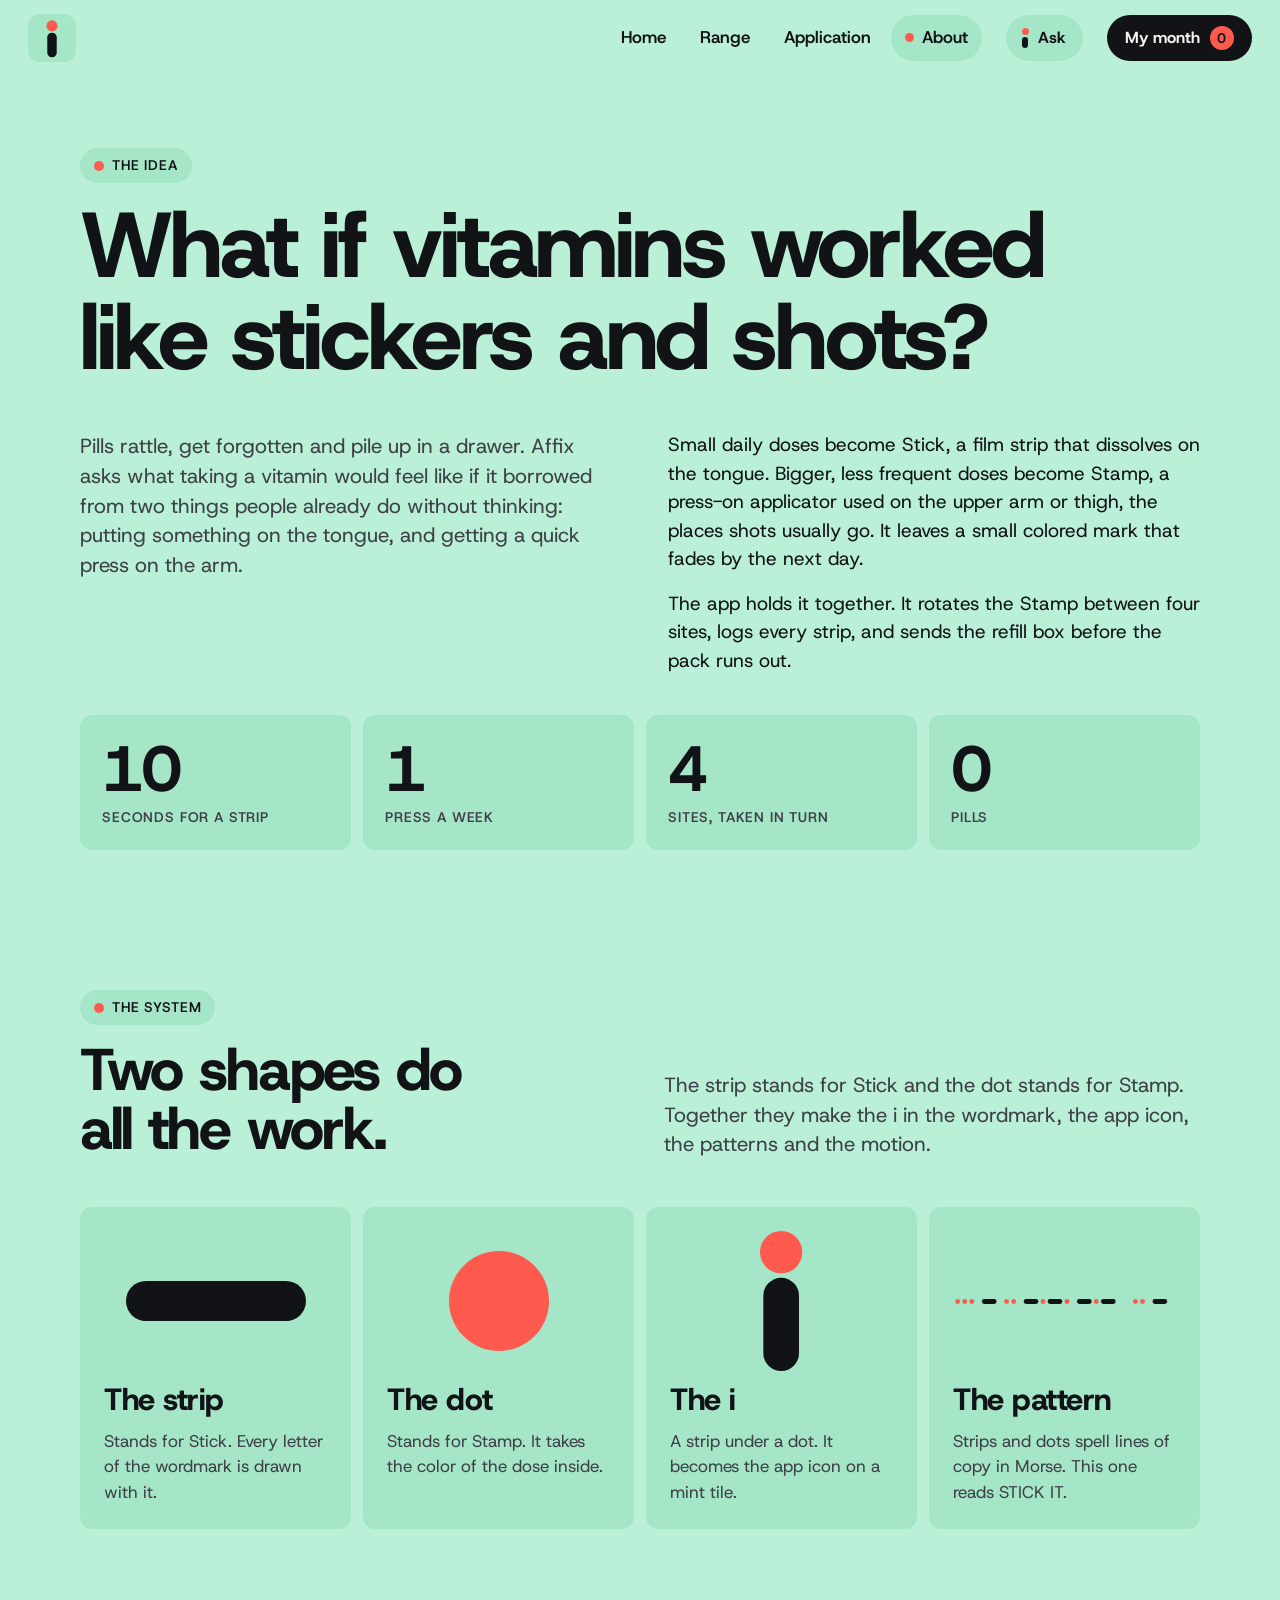
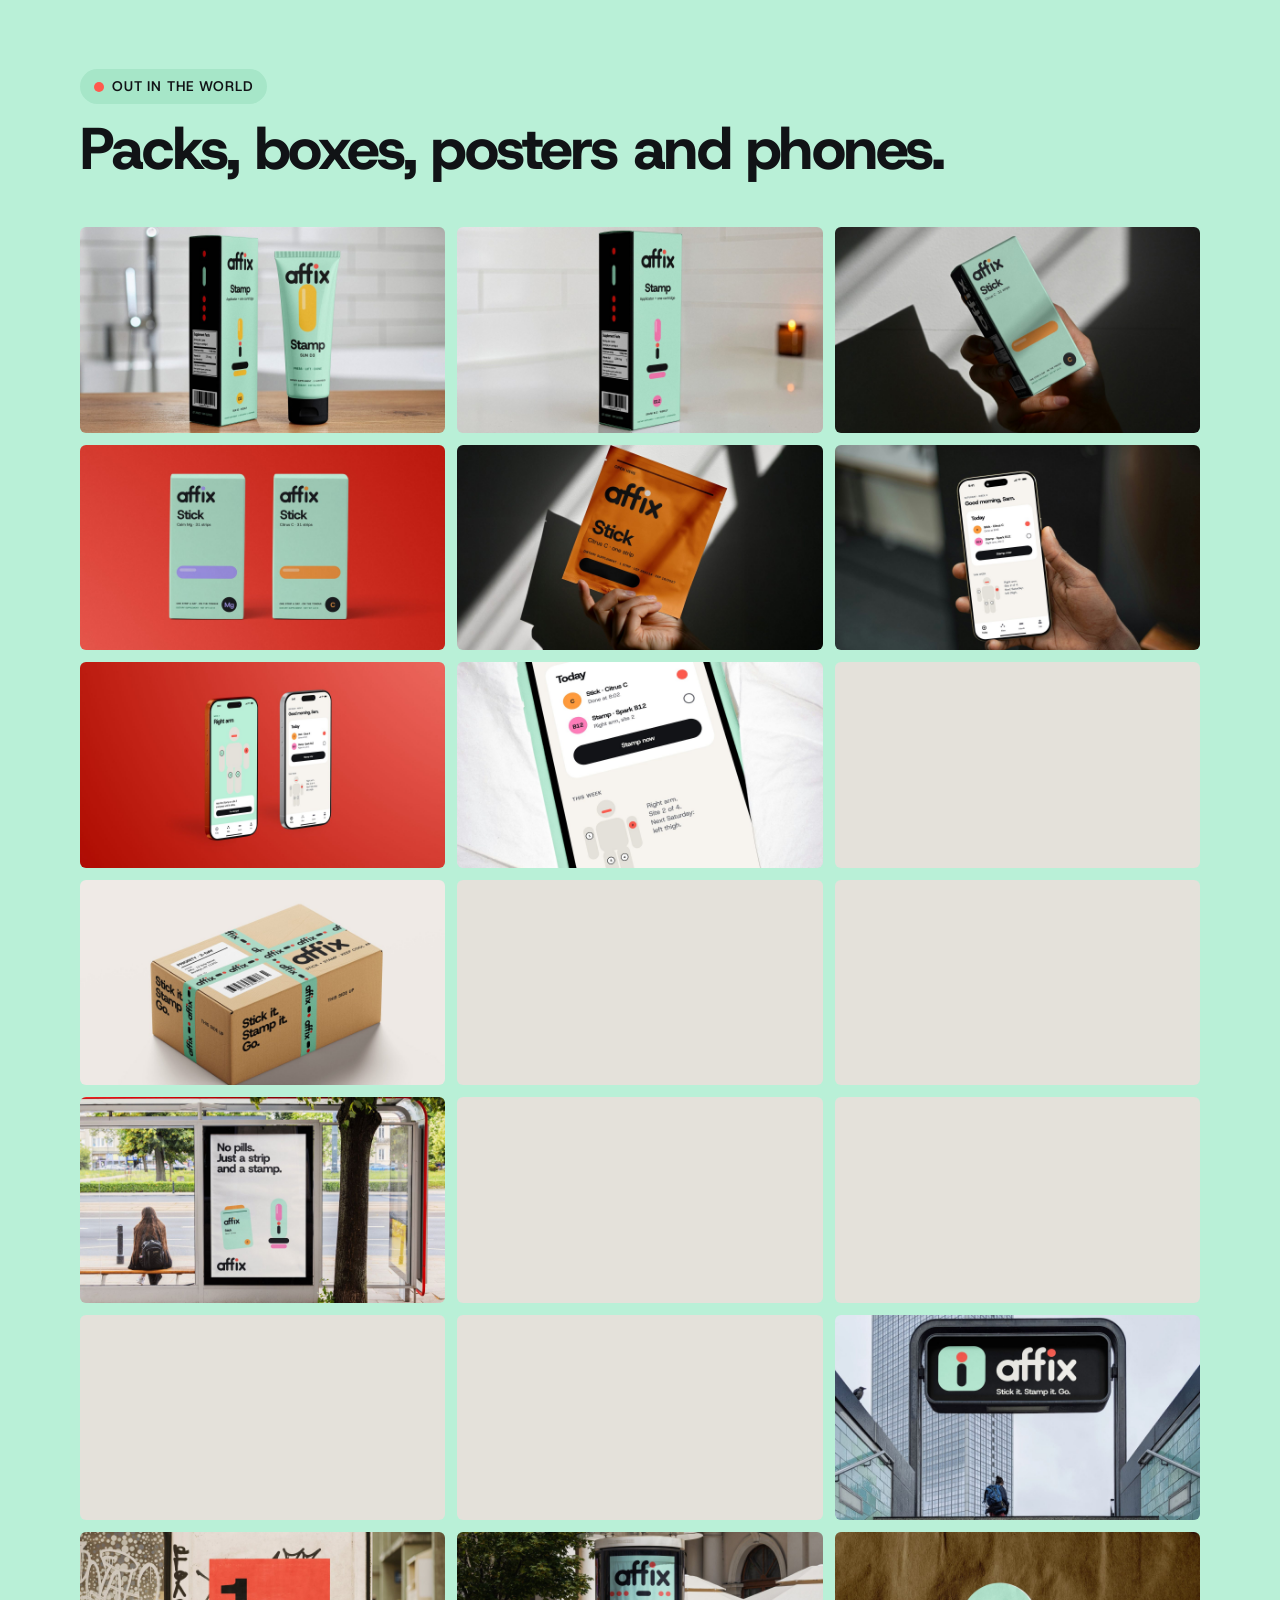
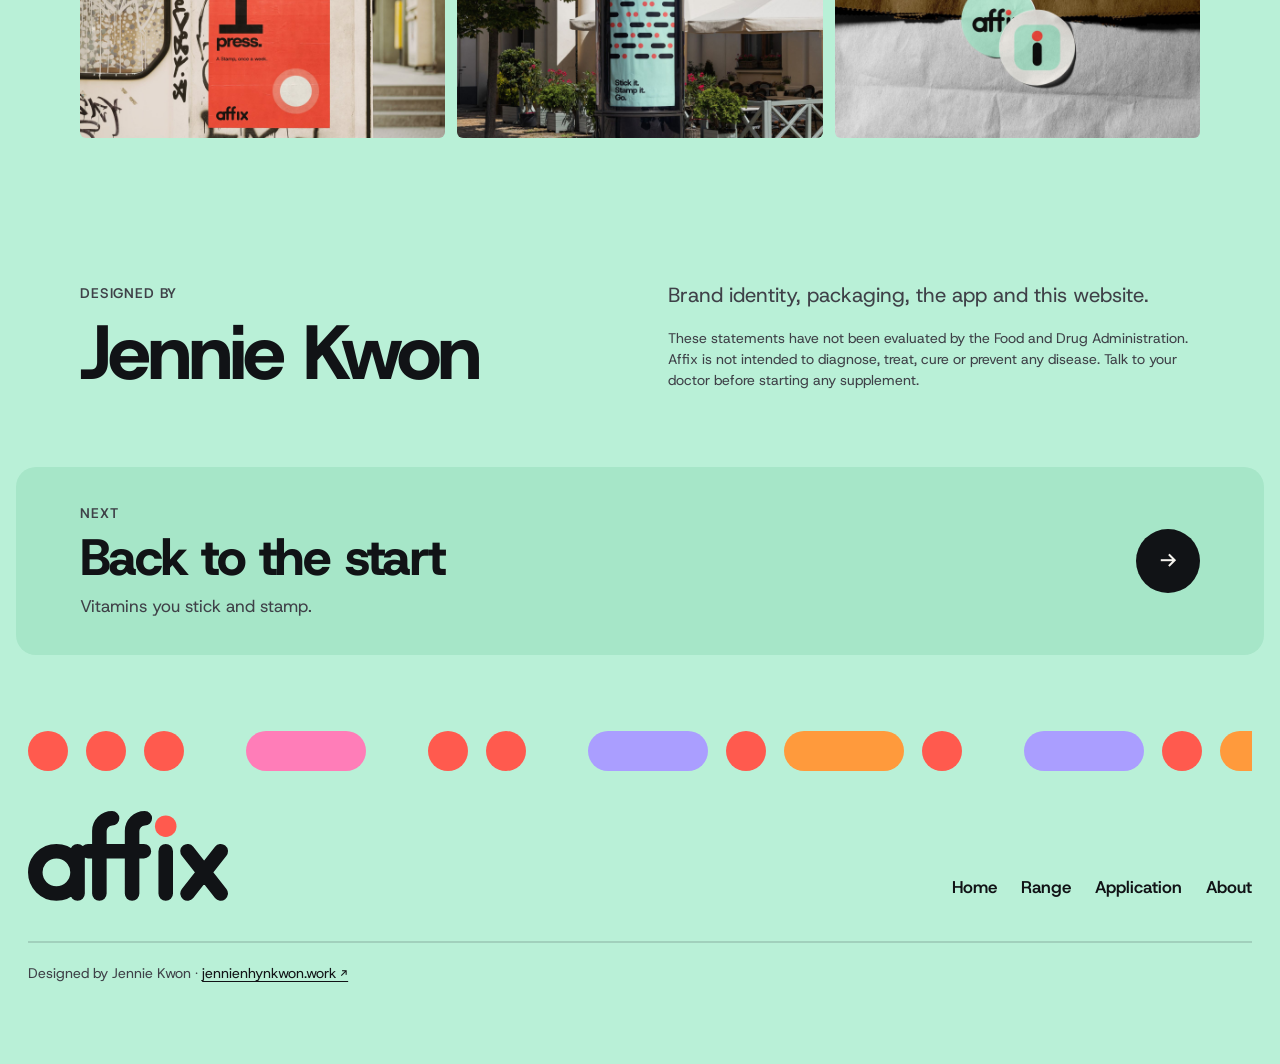
==== about.html @ 272fa2a7 "Landing: scroll cue appears after the wordmark animation Co-Authored-By: Claude Opus 5.5 <noreply@an" ====
<!doctype html>
<html lang="en">
<head>
<meta charset="utf-8">
<meta name="viewport" content="width=device-width, initial-scale=1, viewport-fit=cover">
<link rel="icon" href="favicon.ico" sizes="48x48">
<link rel="icon" href="favicon.svg" type="image/svg+xml">
<link rel="apple-touch-icon" href="apple-touch-icon.png">
<link rel="manifest" href="site.webmanifest">
<meta name="theme-color" content="#B9F0D7">
<title>About — Affix</title>
<meta name="claude:viewport-fit-sides" content="cover">
<meta name="description" content="Why Affix replaces pills with a tongue strip and a press-on Stamp, how the identity works, and the brand out in the world.">
<link rel="preconnect" href="https://fonts.googleapis.com"><link rel="preconnect" href="https://fonts.gstatic.com" crossorigin>
<link href="https://fonts.googleapis.com/css2?family=Host+Grotesk:wght@400;500;600;700;800&display=swap" rel="stylesheet">
<link rel="stylesheet" href="css/site.css?v=20261113u">
</head>
<body data-page="about">
<a class="skip" href="#main">Skip to content</a>
<header id="topbar"></header>
<main id="main"><div class="bands">

  <section class="band" id="idea" aria-labelledby="h-idea">
    <div class="band-head"><span class="pill"><i></i>The idea</span><h1 id="h-idea">What if vitamins worked like stickers and&nbsp;shots?</h1></div>
    <div class="story">
      <p class="lede">Pills rattle, get forgotten and pile up in a drawer. Affix asks what taking a vitamin would feel like if it borrowed from two things people already do without thinking: putting something on the tongue, and getting a quick press on the&nbsp;arm.</p>
      <div><p>Small daily doses become Stick, a film strip that dissolves on the tongue. Bigger, less frequent doses become Stamp, a press-on applicator used on the upper arm or thigh, the places shots usually go. It leaves a small colored mark that fades by the next&nbsp;day.</p>
      <p>The app holds it together. It rotates the Stamp between four sites, logs every strip, and sends the refill box before the pack runs&nbsp;out.</p></div>
    </div>
    <div class="facts">
      <div><strong>10</strong><span class="label">Seconds for a strip</span></div>
      <div><strong>1</strong><span class="label">Press a week</span></div>
      <div><strong>4</strong><span class="label">Sites, taken in turn</span></div>
      <div><strong>0</strong><span class="label">Pills</span></div>
    </div>
  </section>

  <section class="band mint" id="system" aria-labelledby="h-sys">
    <div class="band-head split">
      <div style="display:grid;gap:16px"><span class="pill"><i></i>The system</span><h2 id="h-sys">Two shapes do all the&nbsp;work.</h2></div>
      <p class="lede">The strip stands for Stick and the dot stands for Stamp. Together they make the i in the wordmark, the app icon, the patterns and the&nbsp;motion.</p>
    </div>
    <div class="marks" id="marks"></div>
  </section>

  <section class="band" id="world" aria-labelledby="h-world">
    <div class="band-head"><span class="pill"><i></i>Out in the world</span><h2 id="h-world">Packs, boxes, posters and&nbsp;phones.</h2></div>
    <div class="album" id="album"></div>
  </section>

  <section class="band coral" id="credits" aria-labelledby="h-credits">
    <div class="credits">
      <div><span class="label" id="h-credits">Designed by</span><div class="credit-name">Jennie Kwon</div></div>
      <div style="display:grid;gap:18px"><p class="lede">Brand identity, packaging, the app and this&nbsp;website.</p><p class="fineprint">These statements have not been evaluated by the Food and Drug Administration. Affix is not intended to diagnose, treat, cure or prevent any disease. Talk to your doctor before starting any supplement.</p></div>
    </div>
  </section>

  <footer class="band" id="foot"></footer>
</div></main>
<script src="js/brand.js?v=20261113u"></script>
<script src="js/site.js?v=20261113u"></script>
<script src="js/assistant.js?v=20261113u"></script>
<script src="js/photos.js?v=20261113u"></script>
<script src="js/about.js?v=20261113u"></script>
</body>
</html>
---- css/site.css ----
/* Affix site, concept v2.
   Layout: content sits in long rounded bands stacked like strips in a pack; each band takes one brand surface. */
:root {
  color-scheme: light;
  --paper: #F6F4EF;
  --white: #FFFFFF;
  --ink: #111316;
  --ink70: #3F4148;
  --ink60: #5C5E66;
  --line: #E4E1DA;
  --mint: #B9F0D7;
  --mint-deep: #1F6E52;
  --coral: #FF5A4E;
  --tongue: #F2A7A0;
  --raised: #1E2026;
  --on-ink-muted: #C9CBD1;
  --dot: var(--coral);
  --font: "Host Grotesk", "Helvetica Neue", Arial, sans-serif;
  --r-band: clamp(14px, 1.6vw, 20px);
  --r-card: 12px;
  --r-img: 6px;
  --pad: clamp(24px, 5vw, 72px);
  --gap: 12px;
  --max: 1320px;
}
* { box-sizing: border-box; }
[hidden] { display: none !important; }
html { scroll-behavior: smooth; }
body {
  margin: 0; background: var(--paper); color: var(--ink);
  font-family: var(--font); font-size: 19px; line-height: 1.5;
  -webkit-font-smoothing: antialiased; text-rendering: optimizeLegibility;
}
body::before { content: ""; position: fixed; inset: 0 0 auto; height: env(safe-area-inset-top, 0px); z-index: 10; background: var(--paper); }
@media (prefers-reduced-motion: reduce) { html { scroll-behavior: auto; } *, *::before, *::after { animation-duration: .001ms !important; transition-duration: .001ms !important; } }
img, svg { max-width: 100%; display: block; }
a { color: inherit; }
:focus-visible { outline: 3px solid var(--coral); outline-offset: 3px; border-radius: 6px; }
h1, h2, h3 { margin: 0; font-weight: 800; letter-spacing: -0.03em; line-height: 1.0; text-wrap: balance; }
h1 { font-size: clamp(46px, 7.2vw, 108px); }
h2 { font-size: clamp(34px, 4.6vw, 64px); }
h3 { font-size: clamp(24px, 2.4vw, 32px); letter-spacing: -0.015em; line-height: 1.1; }
p { margin: 0; text-wrap: pretty; max-width: 62ch; }
.lede { font-size: clamp(19px, 1.6vw, 23px); line-height: 1.45; color: var(--ink70); }
.label { font-size: 14px; font-weight: 600; letter-spacing: .06em; text-transform: uppercase; color: var(--ink70); }
.muted { color: var(--ink60); }
.skip { position: absolute; left: 16px; top: -60px; z-index: 50; background: var(--ink); color: var(--paper); padding: 10px 16px; border-radius: 99px; text-decoration: none; font-weight: 600; }
.skip:focus { top: calc(env(safe-area-inset-top, 0px) + 12px); }

/* ---------- top bar ---------- */
#topbar {
  position: sticky; top: env(safe-area-inset-top, 0px); z-index: 20; background: var(--paper);
  padding-left: max(16px, env(safe-area-inset-left, 0px)); padding-right: max(16px, env(safe-area-inset-right, 0px));
}
.bar { max-width: var(--max); margin: 0 auto; display: flex; align-items: center; gap: 24px; min-height: 76px; }
.brand { display: flex; align-items: center; gap: 12px; text-decoration: none; flex: none; }
.brand .sy { width: 40px; height: 40px; }
.brand .wm { width: 92px; height: auto; }
.mainnav { display: flex; gap: 6px; margin-left: auto; flex-wrap: wrap; }
.mainnav a {
  position: relative; text-decoration: none; font-size: 17px; font-weight: 600; padding: 10px 14px; border-radius: 99px; color: var(--ink);
}
.mainnav a:hover { background: var(--white); }
.mainnav a[aria-current="page"] { background: var(--white); }
.mainnav a[aria-current="page"]::before { content: ""; display: inline-block; width: 9px; height: 9px; border-radius: 50%; background: var(--dot); margin-right: 8px; vertical-align: 1px; transition: background .4s; }
.monthbtn {
  flex: none; display: inline-flex; align-items: center; gap: 10px; text-decoration: none; font-weight: 700; font-size: 16px;
  background: var(--ink); color: var(--paper); padding: 11px 18px; border-radius: 99px;
}
.monthbtn .count { min-width: 24px; height: 24px; border-radius: 12px; background: var(--dot); color: var(--ink); display: inline-grid; place-items: center; font-size: 14px; padding: 0 6px; font-variant-numeric: tabular-nums; transition: background .4s; }
.monthbtn.bump .count { animation: bump .5s cubic-bezier(.3,1.6,.5,1); }
@keyframes bump { 0% { transform: scale(1); } 40% { transform: scale(1.35); } 100% { transform: scale(1); } }
@media (max-width: 860px) {
  .bar { flex-wrap: wrap; gap: 8px 12px; padding-block: 10px; }
  .mainnav { order: 3; width: 100%; margin-left: 0; justify-content: space-between; gap: 0; }
  .mainnav a { font-size: 16px; padding: 8px 10px; }
  .monthbtn { margin-left: auto; font-size: 15px; padding: 9px 14px; }
}
@media (max-width: 380px) { .mainnav a { padding: 8px 6px; font-size: 15px; } .monthbtn .lbl { display: none; } }

/* ---------- bands ---------- */
main { padding-left: max(16px, env(safe-area-inset-left, 0px)); padding-right: max(16px, env(safe-area-inset-right, 0px)); padding-block: 8px 16px; }
.bands { max-width: var(--max); margin: 0 auto; display: grid; gap: var(--gap); }
.band { border-radius: var(--r-band); padding: var(--pad); background: var(--white); position: relative; overflow: hidden; min-width: 0; }
.band.mint { background: var(--mint); }
.band.ink { background: var(--ink); color: var(--paper); }
.band.ink .lede, .band.ink .label, .band.ink .muted { color: var(--on-ink-muted); }
.band.coral { background: var(--coral); }
.band.coral .lede, .band.coral .label { color: var(--ink); }
.band.tongue { background: var(--tongue); }
.band.paper { background: transparent; border: 2px solid var(--line); }
.band-head { display: grid; gap: 16px; margin-bottom: clamp(28px, 4vw, 48px); }
.band-head.split { grid-template-columns: minmax(0, 1fr) minmax(0, 1fr); align-items: end; gap: 24px 48px; }
@media (max-width: 860px) { .band-head.split { grid-template-columns: minmax(0, 1fr); } }
.pill { display: inline-flex; align-items: center; gap: 8px; width: fit-content; font-size: 14px; font-weight: 600; letter-spacing: .06em; text-transform: uppercase; padding: 7px 14px; border-radius: 99px; background: var(--paper); color: var(--ink); }
.band.mint .pill { background: var(--white); }
.band.ink .pill { background: var(--raised); color: var(--paper); }
.pill i { width: 10px; height: 10px; border-radius: 50%; background: var(--coral); display: inline-block; }
.pill i.strip { width: 22px; border-radius: 5px; }

/* buttons */
.actions { display: flex; flex-wrap: wrap; gap: 12px; }
.btn { display: inline-flex; align-items: center; justify-content: center; gap: 10px; font: inherit; font-size: 17px; font-weight: 700; padding: 15px 26px; border-radius: 99px; border: 2px solid var(--ink); cursor: pointer; text-decoration: none; transition: transform .15s, background .2s; }
.btn:active { transform: scale(.97); }
.btn-ink { background: var(--ink); color: var(--paper); }
.btn-ink:hover { background: #2A2C33; }
.btn-line { background: transparent; color: var(--ink); }
.btn-line:hover { background: rgba(17,19,22,.06); }
.band.ink .btn-line { border-color: var(--paper); color: var(--paper); }
.band.ink .btn-ink { background: var(--paper); color: var(--ink); border-color: var(--paper); }

/* ---------- hero ---------- */
.hero .wmbig { width: 100%; height: auto; margin-bottom: clamp(28px, 4vw, 56px); overflow: visible; }
.hero-row { display: grid; grid-template-columns: minmax(0, 1.2fr) minmax(0, 1fr); gap: 24px 56px; align-items: end; }
.hero-row .copy { display: grid; gap: 24px; }
@media (max-width: 860px) { .hero-row { grid-template-columns: minmax(0, 1fr); } }

/* ---------- formats ---------- */
.formats { display: grid; grid-template-columns: repeat(2, minmax(0, 1fr)); gap: var(--gap); }
@media (max-width: 760px) { .formats { grid-template-columns: minmax(0, 1fr); } }
.format { border-radius: var(--r-card); padding: clamp(24px, 3vw, 40px); display: grid; gap: 14px; align-content: start; }
.format.stick { background: var(--tongue); }
.format.stamp { background: var(--mint); }
.format .art { height: clamp(200px, 24vw, 300px); display: grid; place-items: center; }
.format .art svg { width: 100%; height: 100%; }
.format .word { font-size: clamp(56px, 7vw, 104px); font-weight: 800; letter-spacing: -0.04em; line-height: .95; }

/* ---------- steps ---------- */
.steps { list-style: none; padding: 0; margin: 0; display: grid; grid-template-columns: repeat(4, minmax(0, 1fr)); gap: var(--gap); counter-reset: s; }
@media (max-width: 980px) { .steps { grid-template-columns: repeat(2, minmax(0, 1fr)); } }
@media (max-width: 560px) { .steps { grid-template-columns: minmax(0, 1fr); } }
.steps li { background: var(--raised); border-radius: var(--r-card); padding: 28px; display: grid; gap: 12px; align-content: start; }
.steps .ic { height: 120px; display: grid; place-items: center; }
.steps .ic svg { height: 100%; width: auto; }
.steps .n { font-size: 14px; font-weight: 600; letter-spacing: .06em; color: var(--on-ink-muted); }
.steps h3 { color: var(--paper); }
.steps p { color: var(--on-ink-muted); font-size: 17px; }

/* ---------- rotation ---------- */
.rotation { display: grid; grid-template-columns: minmax(0, .9fr) minmax(0, 1.1fr); gap: 32px 64px; align-items: center; }
@media (max-width: 860px) { .rotation { grid-template-columns: minmax(0, 1fr); } }
.rotation .map { max-width: 360px; width: 100%; margin: 0 auto; }
.weeks { list-style: none; margin: 0; padding: 0; display: grid; gap: 0; }
.weeks button {
  width: 100%; display: grid; grid-template-columns: 44px minmax(0, 1fr) auto; align-items: center; gap: 16px; text-align: left; font: inherit;
  background: none; border: 0; border-top: 2px solid var(--ink); padding: 18px 4px; cursor: pointer; color: var(--ink);
}
.weeks li:last-child button { border-bottom: 2px solid var(--ink); }
.weeks .no { width: 40px; height: 40px; border-radius: 50%; border: 3px solid var(--ink); display: grid; place-items: center; font-weight: 700; font-size: 17px; transition: background .3s, border-color .3s; }
.weeks .site { font-size: clamp(22px, 2.2vw, 28px); font-weight: 700; letter-spacing: -0.01em; }
.weeks .when { font-size: 15px; color: var(--ink70); }
.weeks button[aria-pressed="true"] .no { background: var(--coral); border-color: var(--coral); }
.weeks button:hover .site { text-decoration: underline; text-underline-offset: 5px; text-decoration-thickness: 2px; }
.rotation .note { margin-top: 20px; font-size: 17px; color: var(--ink70); }

/* ---------- range teaser + cards ---------- */
.doses { display: grid; grid-template-columns: repeat(3, minmax(0, 1fr)); gap: var(--gap); }
@media (max-width: 900px) { .doses { grid-template-columns: repeat(2, minmax(0, 1fr)); } }
@media (max-width: 520px) { .doses { grid-template-columns: minmax(0, 1fr); } }
.dose { background: var(--paper); border-radius: var(--r-card); padding: 24px; display: grid; gap: 10px; align-content: start; text-decoration: none; color: var(--ink); border: 2px solid transparent; transition: border-color .2s, transform .2s; }
.dose:hover, .dose:focus-within { border-color: var(--ink); }
.dose .shape { height: 84px; display: flex; align-items: center; }
.dose .shape .s { height: 56px; width: 70%; border-radius: 28px; }
.dose .shape .d { height: 84px; width: 84px; border-radius: 50%; }
.dose .code { font-size: 56px; font-weight: 800; letter-spacing: -0.04em; line-height: 1; }
.dose .meta { display: flex; justify-content: space-between; gap: 12px; align-items: baseline; flex-wrap: wrap; }
.dose .nm { font-size: 22px; font-weight: 700; }
.dose p { font-size: 17px; color: var(--ink70); }
.dose .add { margin-top: 6px; justify-self: start; font-size: 16px; padding: 11px 18px; }
.dose .add[aria-pressed="true"] { background: var(--ink); color: var(--paper); }
.dose[data-hidden="true"] { display: none; }
.filters { display: flex; gap: 8px; flex-wrap: wrap; }
.filters button { font: inherit; font-size: 16px; font-weight: 600; padding: 10px 18px; border-radius: 99px; border: 2px solid var(--ink); background: transparent; cursor: pointer; color: var(--ink); }
.filters button[aria-pressed="true"] { background: var(--ink); color: var(--paper); }

/* ---------- build your month ---------- */
.build { display: grid; grid-template-columns: minmax(0, 1fr) minmax(0, 1.1fr); gap: 32px 56px; align-items: start; }
@media (max-width: 900px) { .build { grid-template-columns: minmax(0, 1fr); } }
.choose { display: grid; gap: 24px; }
.choose fieldset { border: 0; padding: 0; margin: 0; display: grid; gap: 10px; }
.choose legend { padding: 0; margin-bottom: 10px; }
.opt { display: flex; flex-wrap: wrap; gap: 8px; }
.opt label { cursor: pointer; }
.opt input { position: absolute; opacity: 0; pointer-events: none; }
.opt span { display: inline-flex; align-items: center; gap: 10px; padding: 10px 16px 10px 12px; border-radius: 99px; background: var(--white); font-weight: 600; font-size: 17px; border: 2px solid transparent; }
.opt span i { display: inline-block; width: 26px; height: 14px; border-radius: 7px; }
.opt span i.dot { width: 18px; height: 18px; border-radius: 50%; }
.opt input:checked + span { border-color: var(--ink); }
.opt input:focus-visible + span { outline: 3px solid var(--coral); outline-offset: 3px; }
.summary { background: var(--white); border-radius: var(--r-card); padding: clamp(20px, 3vw, 32px); display: grid; gap: 18px; min-width: 0; }
.cal { display: grid; grid-template-columns: repeat(7, minmax(0, 1fr)); gap: 8px 6px; }
.cal .dow { font-size: 13px; font-weight: 600; letter-spacing: .06em; color: var(--ink60); text-align: center; }
.cal .day { display: grid; gap: 4px; justify-items: center; font-size: 13px; color: var(--ink60); font-variant-numeric: tabular-nums; }
.cal .day b { width: 100%; max-width: 44px; height: 12px; border-radius: 6px; display: block; background: var(--line); }
.cal .day em { width: 14px; height: 14px; border-radius: 50%; display: block; }
.cal .day.blank { visibility: hidden; }
.inbox { list-style: none; margin: 0; padding: 0; display: grid; gap: 8px; }
.inbox li { display: flex; align-items: center; gap: 12px; font-size: 17px; }
.inbox li i { flex: none; width: 30px; height: 14px; border-radius: 7px; display: inline-block; }
.inbox li i.dot { width: 18px; height: 18px; border-radius: 50%; margin: 0 6px; }
.status { font-size: 16px; color: var(--mint-deep); font-weight: 600; min-height: 24px; }

/* ---------- app ---------- */
.phones { display: grid; grid-template-columns: repeat(3, minmax(0, 1fr)); gap: clamp(16px, 3vw, 40px); align-items: start; }
@media (max-width: 900px) { .phones { grid-template-columns: minmax(0, 1fr); max-width: 380px; margin: 0 auto; } }
.phone { background: #000; border-radius: 48px; padding: 10px; }
.screen { border-radius: 40px; overflow: hidden; background: var(--paper); color: var(--ink); aspect-ratio: 390 / 800; max-width: 100%; display: flex; flex-direction: column; padding: 22px 18px 0; gap: 14px; position: relative; }
.screen.mint { background: var(--mint); }
.screen.inkscr { background: var(--ink); color: var(--paper); }
.screen .sb { font-size: 14px; font-weight: 600; }
.screen .t { font-size: 26px; font-weight: 800; letter-spacing: -0.02em; line-height: 1.05; }
.screen .k { font-size: 13px; font-weight: 600; letter-spacing: .06em; text-transform: uppercase; color: var(--ink60); }
.screen.inkscr .k { color: var(--on-ink-muted); }
.card { background: var(--white); border-radius: var(--r-card); padding: 16px; display: grid; gap: 12px; }
.row { display: grid; grid-template-columns: 40px minmax(0, 1fr) 28px; gap: 12px; align-items: center; }
.row .cd { width: 40px; height: 40px; border-radius: 50%; display: grid; place-items: center; font-weight: 700; font-size: 14px; }
.row b { display: block; font-size: 15px; }
.row small { font-size: 13px; color: var(--ink60); }
.check { width: 28px; height: 28px; border-radius: 50%; border: 2.5px solid var(--ink60); background: none; cursor: pointer; padding: 0; transition: background .25s, border-color .25s; }
.check[aria-pressed="true"] { background: var(--coral); border-color: var(--coral); }
.screen .btn { padding: 12px 18px; font-size: 15px; }
.screen .map { width: 62%; margin: 0 auto; }
.screen .msg { font-size: 14px; color: var(--ink70); min-height: 40px; }
.mini-cal { display: grid; grid-template-columns: repeat(7, minmax(0, 1fr)); gap: 10px 6px; }
.mini-cal b { height: 10px; border-radius: 5px; display: block; }
.mini-cal em { width: 14px; height: 14px; border-radius: 50%; display: block; margin: 4px auto 0; }
.mini-cal span { display: grid; }
.tabs { margin-top: auto; margin-inline: -18px; display: grid; grid-template-columns: repeat(4, 1fr); background: var(--white); padding: 12px 0 18px; font-size: 12px; font-weight: 600; text-align: center; color: var(--ink60); }
.tabs .on { color: var(--ink); }
.screen.inkscr .tabs { background: var(--raised); }
.screen.inkscr .tabs .on { color: var(--paper); }
.features { display: grid; grid-template-columns: repeat(3, minmax(0, 1fr)); gap: var(--gap); }
@media (max-width: 860px) { .features { grid-template-columns: minmax(0, 1fr); } }
.feature { background: var(--paper); border-radius: var(--r-card); padding: 28px; display: grid; gap: 12px; align-content: start; }
.feature .ic { height: 48px; display: flex; align-items: center; gap: 8px; }

/* ---------- about ---------- */
.facts { display: grid; grid-template-columns: repeat(4, minmax(0, 1fr)); gap: var(--gap); margin-top: 40px; }
@media (max-width: 860px) { .facts { grid-template-columns: repeat(2, minmax(0, 1fr)); } }
.facts div { background: var(--paper); border-radius: var(--r-card); padding: 22px; display: grid; gap: 6px; }
.facts strong { font-size: clamp(44px, 5vw, 72px); font-weight: 800; letter-spacing: -0.04em; line-height: 1; font-variant-numeric: tabular-nums; }
.story { display: grid; grid-template-columns: minmax(0, 1fr) minmax(0, 1fr); gap: 24px 56px; }
@media (max-width: 860px) { .story { grid-template-columns: minmax(0, 1fr); } }
.story p + p { margin-top: 16px; }
.marks { display: grid; grid-template-columns: repeat(4, minmax(0, 1fr)); gap: var(--gap); }
@media (max-width: 980px) { .marks { grid-template-columns: repeat(2, minmax(0, 1fr)); } }
@media (max-width: 520px) { .marks { grid-template-columns: minmax(0, 1fr); } }
.mk { background: var(--white); border-radius: var(--r-card); padding: 24px; display: grid; gap: 12px; align-content: start; }
.mk .ic { height: 140px; display: grid; place-items: center; }
.mk .ic svg { max-height: 100%; width: auto; }
.mk p { font-size: 17px; color: var(--ink70); }
.album { display: grid; grid-template-columns: repeat(3, minmax(0, 1fr)); gap: var(--gap); }
@media (max-width: 900px) { .album { grid-template-columns: repeat(2, minmax(0, 1fr)); } }
@media (max-width: 520px) { .album { grid-template-columns: minmax(0, 1fr); } }
.album figure { margin: 0; border-radius: var(--r-img); overflow: hidden; background: var(--line); aspect-ratio: 16 / 9; max-width: 100%; display: grid; grid-auto-flow: column; grid-auto-columns: 1fr; }
.album img { width: 100%; height: 100%; object-fit: cover; display: block; min-width: 0; }
.credits { display: grid; grid-template-columns: minmax(0, 1fr) minmax(0, 1fr); gap: 24px 56px; align-items: end; }
@media (max-width: 860px) { .credits { grid-template-columns: minmax(0, 1fr); } }
.credit-name { font-size: clamp(44px, 6vw, 88px); font-weight: 800; letter-spacing: -0.04em; line-height: 1; margin-top: 8px; }

/* ---------- footer ---------- */
.foot { display: grid; gap: 40px; }
.foot .morse { height: 40px; overflow: hidden; }
.foot .morse svg { height: 40px; width: auto; max-width: none; animation: drift 30s linear infinite; }
@keyframes drift { from { transform: translateX(0); } to { transform: translateX(-50%); } }
.foot-row { display: grid; grid-template-columns: minmax(0, 1fr) auto; gap: 24px 48px; align-items: end; }
@media (max-width: 760px) { .foot-row { grid-template-columns: minmax(0, 1fr); } }
.foot .wm { width: min(340px, 70vw); }
.foot nav { display: flex; flex-wrap: wrap; gap: 8px 24px; }
.foot nav a { color: var(--paper); text-decoration: none; font-weight: 600; font-size: 17px; }
.foot nav a:hover { text-decoration: underline; text-underline-offset: 4px; }
.foot-credit { margin: 0; max-width: none; padding-top: 20px; border-top: 1px solid rgba(246,244,239,.18); font-size: 14px; line-height: 1.5; color: var(--on-ink-muted); }
.foot-credit a { color: var(--paper); text-decoration: underline; text-underline-offset: 3px; }
.foot-credit a:hover { text-decoration-thickness: 2px; }
.foot .note { font-size: 16px; color: var(--on-ink-muted); max-width: 62ch; }
body.still .foot .morse svg { animation: none; }
.band-head.split h1 { font-size: clamp(44px, 5.4vw, 84px); overflow-wrap: break-word; }
.band.ink .screen .btn-ink { background: var(--ink); color: var(--paper); border-color: var(--ink); }

/* ---------- app prototype ---------- */
.proto { display: grid; grid-template-columns: minmax(0, 420px) minmax(0, 1fr); gap: 32px clamp(32px, 6vw, 96px); align-items: start; justify-content: center; container-type: inline-size; }
@media (max-width: 860px) { .proto { grid-template-columns: minmax(0, 1fr); justify-items: center; } }
/* iPhone 17 Pro, front. Every size is in iPhone points (--u = 1pt): 440 x 906 overall with buttons,
   body 434 x 906, screen 402 x 874 at (19, 16) with 62pt corners, Dynamic Island 125 x 37, 11pt below the screen top. */
.proto-phone { --pw: min(420px, 100cqw); --u: calc(var(--pw) / 440); width: var(--pw); max-width: none; position: relative; isolation: isolate;
  padding: calc(16 * var(--u)) calc(19 * var(--u)); border-radius: 0;
  --metal-l: #F4F5F6; --metal: #D5D7DA; --metal-d: #A6A9AD; --btn: linear-gradient(90deg, var(--metal-d), var(--metal) 50%, var(--metal-l));
  background:
    var(--btn) left 0 top calc(168 * var(--u)) / calc(5 * var(--u)) calc(34 * var(--u)) no-repeat,
    var(--btn) left 0 top calc(232 * var(--u)) / calc(5 * var(--u)) calc(62 * var(--u)) no-repeat,
    var(--btn) left 0 top calc(310 * var(--u)) / calc(5 * var(--u)) calc(62 * var(--u)) no-repeat,
    var(--btn) right 0 top calc(252 * var(--u)) / calc(5 * var(--u)) calc(98 * var(--u)) no-repeat,
    linear-gradient(var(--metal-d), var(--metal-d)) right calc(.5 * var(--u)) top calc(540 * var(--u)) / calc(4 * var(--u)) calc(64 * var(--u)) no-repeat; }
.proto-phone::before { content: ""; position: absolute; z-index: -1; inset: 0 calc(3 * var(--u)); border-radius: calc(77 * var(--u));
  border: calc(6 * var(--u)) solid transparent;
  background: linear-gradient(#0A0A0B, #0A0A0B) padding-box, linear-gradient(90deg, var(--metal-l), var(--metal) 8%, var(--metal-d) 50%, var(--metal) 92%, var(--metal-l)) border-box; }
.proto-phone::after { content: ""; position: absolute; z-index: 6; top: calc(27 * var(--u)); left: 50%; width: calc(125 * var(--u)); height: calc(37 * var(--u)); transform: translateX(-50%); border-radius: 99px;
  background: radial-gradient(circle at calc(104.5 * var(--u)) 50%, #3A4A6B 0 calc(1.5 * var(--u)), #11151F calc(1.6 * var(--u)) calc(5.5 * var(--u)), transparent calc(5.6 * var(--u))), #000; pointer-events: none; }
.app-screen { aspect-ratio: 402 / 874; border-radius: calc(62 * var(--u)); padding: 0; gap: 0; background: var(--paper); font-size: 15px; line-height: 1.4; }
.app-screen::after { content: ""; position: absolute; z-index: 6; left: 50%; bottom: calc(8 * var(--u)); width: calc(139 * var(--u)); height: calc(5 * var(--u)); transform: translateX(-50%); border-radius: 99px; background: var(--ink); pointer-events: none; }
.sbar { display: grid; grid-template-columns: calc(138.5 * var(--u)) 1fr calc(138.5 * var(--u)); align-items: center; height: calc(54 * var(--u)); padding-top: calc(5 * var(--u)); font-size: calc(17 * var(--u)); font-weight: 600; letter-spacing: -.02em; flex: none; }
.sbar > span:first-child { justify-self: center; }
.sb-r { grid-column: 3; justify-self: center; display: flex; } .sb-r svg { width: calc(72 * var(--u)); height: auto; display: block; }
.views { flex: 1; min-height: 0; overflow-y: auto; overscroll-behavior: contain; scrollbar-width: none; }
.views::-webkit-scrollbar { display: none; }
.view { padding: 8px 18px 20px; display: grid; gap: 14px; align-content: start; }
.app-screen.v-sites { background: var(--mint); } .app-screen.v-stamp { background: var(--mint); }
.view .k { font-size: 12px; font-weight: 600; letter-spacing: .06em; text-transform: uppercase; color: var(--ink60); }
.v-sites .view .k, .v-stamp .view .k { color: var(--mint-deep); }
.view .t { font-size: 28px; font-weight: 800; letter-spacing: -0.025em; line-height: 1.05; }
.view .card { background: var(--white); border-radius: 12px; padding: 16px; display: grid; gap: 12px; }
.view .card h3 { font-size: 20px; letter-spacing: -0.01em; }
.arow { display: grid; grid-template-columns: 40px minmax(0, 1fr) auto; gap: 12px; align-items: center; }
.arow .cd { width: 40px; height: 40px; border-radius: 50%; display: grid; place-items: center; font-weight: 700; font-size: 14px; }
.arow b { display: block; font-size: 15px; } .arow small { font-size: 13px; color: var(--ink60); display: block; }
.mini { font: inherit; font-size: 14px; font-weight: 700; padding: 8px 14px; border-radius: 99px; border: 2px solid var(--ink); background: var(--ink); color: var(--paper); cursor: pointer; }
.mini.line { background: transparent; color: var(--ink); }
.mini:disabled { opacity: .45; cursor: default; }
.donechip { width: 30px; height: 30px; border-radius: 50%; background: var(--coral); display: grid; place-items: center; }
.donechip svg { width: 16px; height: 16px; }
.wide { width: 100%; justify-content: center; padding: 13px 18px; font-size: 15px; }
.note { font-size: 13px; color: var(--ink70); }
.streak { display: flex; gap: 6px; } .streak b { height: 10px; flex: 1; border-radius: 5px; background: var(--line); }
.apptabs { flex: none; display: grid; grid-template-columns: repeat(4, 1fr); background: var(--white); padding: 8px 4px calc(26 * var(--u)); border-top: 1px solid var(--line); }
.apptabs button { font: inherit; font-size: 12px; font-weight: 600; color: var(--ink60); background: none; border: 0; display: grid; justify-items: center; gap: 4px; padding: 6px 0; cursor: pointer; border-radius: 12px; }
.apptabs button[aria-selected="true"] { color: var(--ink); }
.apptabs button[aria-selected="true"] .ti { background: var(--ink); }
.ti { width: 22px; height: 22px; display: block; background: var(--ink60); -webkit-mask: var(--m) center / contain no-repeat; mask: var(--m) center / contain no-repeat; }
.ti-today { --m: url("data:image/svg+xml,%3Csvg xmlns='http://www.w3.org/2000/svg' viewBox='0 0 24 24'%3E%3Ccircle cx='12' cy='12' r='9' fill='none' stroke='black' stroke-width='3'/%3E%3Ccircle cx='12' cy='12' r='4'/%3E%3C/svg%3E"); }
.ti-sites { --m: url("data:image/svg+xml,%3Csvg xmlns='http://www.w3.org/2000/svg' viewBox='0 0 24 24'%3E%3Ccircle cx='12' cy='4' r='3'/%3E%3Ccircle cx='4' cy='11' r='3'/%3E%3Ccircle cx='20' cy='11' r='3'/%3E%3Ccircle cx='8' cy='20' r='3'/%3E%3Ccircle cx='16' cy='20' r='3'/%3E%3C/svg%3E"); }
.ti-month { --m: url("data:image/svg+xml,%3Csvg xmlns='http://www.w3.org/2000/svg' viewBox='0 0 24 24'%3E%3Crect x='2' y='5' width='20' height='5' rx='2.5'/%3E%3Crect x='2' y='14' width='12' height='5' rx='2.5'/%3E%3Ccircle cx='19' cy='16.5' r='3'/%3E%3C/svg%3E"); }
.ti-me { --m: url("data:image/svg+xml,%3Csvg xmlns='http://www.w3.org/2000/svg' viewBox='0 0 24 24'%3E%3Ccircle cx='12' cy='7' r='5'/%3E%3Crect x='3' y='14' width='18' height='8' rx='4'/%3E%3C/svg%3E"); }
.inkscr-like { background: var(--ink); color: var(--paper); }
/* stamp flow */
.stampmap { position: relative; width: 70%; margin: 0 auto; }
.stampmap .target { position: absolute; border-radius: 50%; border: 3px solid var(--coral); pointer-events: none; animation: pulse 1.4s ease-out infinite; }
@keyframes pulse { 0% { transform: scale(.7); opacity: 1; } 100% { transform: scale(1.6); opacity: 0; } }
.stampmap .placed { position: absolute; border-radius: 50%; pointer-events: none; }
.hold { position: relative; overflow: hidden; width: 100%; font: inherit; font-weight: 700; font-size: 16px; padding: 16px; border-radius: 99px; border: 0; background: var(--ink); color: var(--paper); cursor: pointer; touch-action: none; user-select: none; -webkit-user-select: none; }
.hold .fill { position: absolute; inset: 0; transform-origin: left; transform: scaleX(0); background: var(--coral); }
.hold span { position: relative; }
.back { font: inherit; font-size: 14px; font-weight: 600; background: none; border: 0; padding: 4px 0; cursor: pointer; color: var(--ink); justify-self: start; }
/* overlay (stick) */
.overlay { position: absolute; inset: 0; background: rgba(17, 19, 22, .55); display: grid; align-items: end; z-index: 5; }
.sheet { background: var(--paper); border-radius: 16px 16px 0 0; padding: 22px 20px 28px; display: grid; gap: 12px; justify-items: center; text-align: center; }
.sheet .count { font-size: 56px; font-weight: 800; letter-spacing: -0.04em; line-height: 1; font-variant-numeric: tabular-nums; }
.sheet svg { width: 220px; height: auto; }
/* sites list */
.slist { list-style: none; margin: 0; padding: 0; display: grid; }
.slist li { display: grid; grid-template-columns: 30px minmax(0, 1fr) auto; gap: 12px; align-items: center; padding: 10px 0; border-top: 2px solid var(--ink); font-size: 15px; }
.slist li:last-child { border-bottom: 2px solid var(--ink); }
.slist .n { width: 28px; height: 28px; border-radius: 50%; border: 2.5px solid var(--ink); display: grid; place-items: center; font-weight: 700; font-size: 13px; }
.slist .n.next { background: var(--coral); border-color: var(--coral); }
.slist small { font-size: 12px; color: var(--ink70); }
/* month */
.mgrid { display: grid; grid-template-columns: repeat(7, minmax(0, 1fr)); gap: 4px; }
.mgrid .dw { font-size: 11px; font-weight: 600; color: var(--ink60); text-align: center; letter-spacing: .04em; }
.mday { font: inherit; background: none; border: 2px solid transparent; border-radius: 10px; padding: 4px 2px 3px; display: grid; gap: 3px; justify-items: center; cursor: pointer; color: var(--paper); font-size: 11px; font-variant-numeric: tabular-nums; }
.mday b { width: 100%; height: 8px; border-radius: 4px; background: #2A2C33; display: block; }
.mday em { width: 10px; height: 10px; border-radius: 50%; display: block; background: transparent; }
.mday.future { opacity: .45; }
.mday.today { border-color: var(--paper); }
.mday[aria-pressed="true"] { background: var(--raised); }
.app-screen.v-month { background: var(--ink); color: var(--paper); }
.v-month .view .k { color: var(--on-ink-muted); }
.dayinfo { background: var(--raised); border-radius: 10px; padding: 14px; display: grid; gap: 8px; font-size: 14px; }
.dayinfo .ln { display: flex; gap: 10px; align-items: center; }
.dayinfo .ln i { flex: none; width: 24px; height: 10px; border-radius: 5px; display: block; }
.dayinfo .ln i.dt { width: 12px; height: 12px; border-radius: 50%; margin: 0 6px; }
/* me */
.chips { display: flex; flex-wrap: wrap; gap: 6px; }
.chips button { font: inherit; font-size: 13px; font-weight: 600; display: inline-flex; align-items: center; gap: 6px; padding: 7px 11px 7px 8px; border-radius: 99px; border: 2px solid transparent; background: var(--paper); cursor: pointer; color: var(--ink); }
.chips button i { width: 18px; height: 10px; border-radius: 5px; display: block; }
.chips button i.dt { width: 12px; height: 12px; border-radius: 50%; }
.chips button[aria-pressed="true"] { border-color: var(--ink); }
.toggle { display: flex; justify-content: space-between; align-items: center; gap: 12px; }
.switch { width: 50px; height: 30px; border-radius: 15px; border: 0; background: var(--line); position: relative; cursor: pointer; flex: none; }
.switch::after { content: ""; position: absolute; top: 3px; left: 3px; width: 24px; height: 24px; border-radius: 50%; background: var(--white); transition: transform .2s; box-shadow: 0 1px 3px rgba(0,0,0,.2); }
.switch[aria-checked="true"] { background: var(--mint-deep); }
.switch[aria-checked="true"]::after { transform: translateX(20px); }
/* try-it panel */
.tryit { display: grid; gap: 20px; align-content: start; max-width: 520px; width: 100%; }
.tryit h2 { color: var(--paper); }
.tasks { list-style: none; margin: 0; padding: 0; display: grid; gap: 10px; }
.tasks li { display: grid; grid-template-columns: 32px minmax(0, 1fr); gap: 14px; background: var(--raised); border-radius: var(--r-card); padding: 18px; transition: background .3s; }
.tasks .tk { width: 30px; height: 30px; border-radius: 50%; border: 3px solid var(--on-ink-muted); display: grid; place-items: center; transition: background .3s, border-color .3s; }
.tasks li.done .tk { background: var(--coral); border-color: var(--coral); }
.tasks li.done .tk::after { content: ""; width: 10px; height: 6px; border-left: 3px solid var(--ink); border-bottom: 3px solid var(--ink); transform: rotate(-45deg) translate(1px, -1px); }
.tasks b { font-size: 19px; color: var(--paper); }
.tasks p { font-size: 16px; color: var(--on-ink-muted); margin-top: 4px; }
.tasks li.done b { text-decoration: line-through; text-decoration-thickness: 2px; text-decoration-color: var(--coral); }
.tryit .progress { font-size: 16px; color: var(--on-ink-muted); min-height: 24px; }
.band.ink .tryit .btn-line { justify-self: start; }
@media (max-width: 900px) and (min-width: 521px) { .album figure:first-child { grid-column: 1 / -1; } }

/* ---------- interface details ---------- */
.vh { position: absolute; width: 1px; height: 1px; overflow: hidden; clip: rect(0 0 0 0); white-space: nowrap; }
#topbar { transition: box-shadow .2s; }
#topbar.scrolled { box-shadow: 0 1px 0 var(--line), 0 8px 24px rgba(17, 19, 22, .05); }
.nextpage { display: grid; grid-template-columns: minmax(0, 1fr) auto; align-items: center; gap: 16px 32px; text-decoration: none; color: var(--ink); background: transparent; border: 2px solid var(--ink); padding-block: clamp(22px, 3vw, 36px); transition: background .2s, color .2s; }
.nextpage .label { display: block; margin-bottom: 8px; }
.nextpage b { font-size: clamp(30px, 4vw, 52px); font-weight: 800; letter-spacing: -0.03em; line-height: 1; }
.nextpage p { margin-top: 10px; color: var(--ink70); font-size: 17px; }
.nextpage .arrow { width: 64px; height: 64px; border-radius: 50%; background: var(--ink); color: var(--paper); display: grid; place-items: center; font-size: 28px; transition: transform .2s; }
.nextpage:hover { background: var(--white); }
.nextpage:hover .arrow { transform: translateX(6px); }


.band { scroll-margin-top: calc(env(safe-area-inset-top, 0px) + 96px); }
@media (max-width: 860px) { .band { scroll-margin-top: calc(env(safe-area-inset-top, 0px) + 130px); } }

/* ---------- Ask Affix: top-bar button, side sheet, tour bar ---------- */
.askbtn { flex: none; display: inline-flex; align-items: center; gap: 9px; font: inherit; font-size: 16px; font-weight: 700; padding: 9px 16px 9px 14px; border-radius: 99px; border: 2px solid var(--ink); background: transparent; color: var(--ink); cursor: pointer; }
.askbtn:hover, .askbtn[aria-expanded="true"] { background: var(--white); }
.askbtn-mk { display: inline-grid; justify-items: center; gap: 2px; }
.askbtn-mk i { width: 7px; height: 7px; border-radius: 50%; background: var(--dot); display: block; transition: background .4s; }
.askbtn-mk b { width: 6px; height: 11px; border-radius: 3px; background: var(--ink); display: block; }
@media (max-width: 860px) { .askbtn { margin-left: auto; font-size: 15px; padding: 7px 13px 7px 11px; } .askbtn + .monthbtn { margin-left: 0; } }
@keyframes askin { from { transform: translateX(24px); opacity: 0; } }
@keyframes askload { from { transform: translateX(-100%); } to { transform: translateX(300%); } }
.ask-tour-in { max-width: var(--max); margin: 0 auto; padding-block: 16px; display: grid; grid-template-columns: auto minmax(0, 1fr) auto; gap: 12px 28px; align-items: center; }
.ask-count { display: flex; gap: 6px; }
.ask-count i { width: 22px; height: 8px; border-radius: 4px; background: #3A3C44; display: block; }
.ask-count i.done { background: var(--mint); }
.ask-count i.on { background: var(--coral); }
.ask-tour-txt { display: grid; gap: 2px; min-width: 0; }
.ask-tour-txt .label { color: var(--on-ink-muted); font-size: 13px; }
.ask-tour-txt b { font-size: 20px; letter-spacing: -0.01em; }
.ask-tour-txt span:last-child { font-size: 15px; color: var(--on-ink-muted); }
.ask-tour-btns { display: flex; gap: 8px; align-items: center; flex-wrap: wrap; }
.ask-tour .btn { padding: 11px 18px; font-size: 15px; }
.ask-tour .btn-line { border-color: var(--paper); color: var(--paper); }
.ask-tour .btn-ink { background: var(--paper); color: var(--ink); border-color: var(--paper); }
.ask-tour .btn:disabled { opacity: .35; cursor: default; }
.ask-end { font: inherit; font-size: 15px; font-weight: 600; background: none; border: 0; color: var(--paper); text-decoration: underline; text-underline-offset: 4px; cursor: pointer; padding: 8px; }
@media (max-width: 760px) { .ask-tour-in { grid-template-columns: minmax(0, 1fr); gap: 10px; } }
html.touring main { padding-bottom: 180px; }
.ask-on { outline: 4px solid var(--coral); outline-offset: 4px; }
.ask-mark { outline: 4px solid var(--coral); outline-offset: 4px; animation: askmark 2.6s ease-out forwards; }
@keyframes askmark { 70% { outline-color: var(--coral); } 100% { outline-color: transparent; } }
@media (max-width: 860px) { .brand { gap: 8px; } .brand .sy { width: 32px; height: 32px; } .brand .wm { width: 72px; } }

/* ---------- Ask Affix, voice-assistant style ---------- */
@property --ga { syntax: "<angle>"; inherits: false; initial-value: 0deg; }
.sir-dim { position: fixed; inset: 0; z-index: 45; background: rgba(246, 244, 239, .38); -webkit-backdrop-filter: blur(8px) saturate(1.1); backdrop-filter: blur(8px) saturate(1.1); }
.sir-glow { position: fixed; inset: 0; z-index: 47; pointer-events: none; }
.sir-glow::before, .sir-glow::after { content: ""; position: absolute; inset: 0; border: 8px solid transparent;
  background: conic-gradient(from var(--ga), #FF5A4E, #FFC83A, #B9F0D7, #7CD3C1, #AA9EFF, #FF7DB8, #FF5A4E) border-box;
  -webkit-mask: linear-gradient(#000 0 0) padding-box, linear-gradient(#000 0 0); -webkit-mask-composite: xor; mask: linear-gradient(#000 0 0) padding-box exclude, linear-gradient(#000 0 0);
  animation: gspin 5s linear infinite; }
.sir-glow::before { filter: blur(14px); border-width: 14px; opacity: .9; }
.sir-glow::after { border-width: 3px; }
.sir-glow[data-state="think"]::before, .sir-glow[data-state="think"]::after { animation-duration: 1.4s; }
@keyframes gspin { to { --ga: 360deg; } }
@keyframes gpulse { from { opacity: .55; } to { opacity: 1; } }
.sir { position: fixed; z-index: 48; left: 50%; bottom: calc(20px + env(safe-area-inset-bottom, 0px)); transform: translateX(-50%);
  width: min(640px, calc(100vw - 32px)); display: grid; gap: 10px; animation: sirup .28s cubic-bezier(.2, .9, .3, 1.1); }
@keyframes sirup { from { opacity: 0; transform: translate(-50%, 24px) scale(.98); } }
.sir-bar { display: flex; align-items: center; gap: 8px; padding: 8px; border-radius: 99px; background: rgba(17, 19, 22, .94); color: var(--paper); box-shadow: 0 18px 50px rgba(17, 19, 22, .28); }
.sir-bar input { flex: 1; min-width: 0; font: inherit; font-size: 19px; font-weight: 600; letter-spacing: -0.01em; padding: 10px 4px; border: 0; background: transparent; color: var(--paper); }
.sir-bar input::placeholder { color: var(--on-ink-muted); font-weight: 500; }
.sir-bar input:focus { outline: none; }
.sir-bar:focus-within { box-shadow: 0 0 0 3px var(--coral), 0 18px 50px rgba(17, 19, 22, .28); }
.sir-ic { flex: none; width: 44px; height: 44px; border-radius: 50%; border: 0; display: grid; place-items: center; background: #2A2C33; color: var(--paper); cursor: pointer; }
.sir-ic svg { width: 22px; height: 22px; fill: currentColor; }
.sir-send { background: var(--paper); color: var(--ink); }
/* the orb: the brand i as a waveform */
.orb { flex: none; width: 48px; height: 48px; border-radius: 50%; background: #1E2026; display: flex; align-items: center; justify-content: center; gap: 3px; }
.orb b { width: 5px; height: 22px; border-radius: 3px; display: block; transform-origin: 50% 50%; animation: owave 1.6s ease-in-out infinite; }
.orb .o1 { background: #B9F0D7; height: 14px; animation-delay: -.2s; } .orb .o2 { background: #FF9A3C; height: 22px; animation-delay: -.5s; }
.orb .o3 { background: #AA9EFF; height: 22px; animation-delay: -.8s; } .orb .o4 { background: #FF7DB8; height: 14px; animation-delay: -1.1s; }
.orb i { width: 9px; height: 9px; border-radius: 50%; background: var(--coral); display: block; animation: odot 1.6s ease-in-out infinite; }
@keyframes owave { 0%, 100% { transform: scaleY(.55); } 50% { transform: scaleY(1); } }
@keyframes odot { 0%, 100% { transform: scale(.9); } 50% { transform: scale(1.15); } }
.sir[data-state="think"] .orb b { animation-duration: .55s; }
/* answer card */
.sir-out { background: var(--paper); color: var(--ink); border-radius: 18px; padding: 18px 20px; display: grid; gap: 10px; box-shadow: 0 18px 50px rgba(17, 19, 22, .2); max-height: min(60vh, 520px); overflow-y: auto; overscroll-behavior: contain; }
.sir-out:empty { display: none; }
.sir-heard { font-size: 15px; color: var(--ink60); }
.sir-say { font-size: clamp(21px, 2.4vw, 26px); font-weight: 700; letter-spacing: -0.02em; line-height: 1.2; text-wrap: pretty; }
.sir-out ul { margin: 0; padding-left: 20px; display: grid; gap: 4px; font-size: 17px; }
.sir-out > p:not(.sir-heard):not(.sir-say) { font-size: 17px; color: var(--ink70); }
.sir-cards { display: grid; gap: 8px; margin-top: 4px; }
.sir-card { font: inherit; text-align: left; display: grid; gap: 2px; padding: 12px 14px; border-radius: 12px; border: 2px solid var(--line); background: var(--white); color: var(--ink); cursor: pointer; }
.sir-card:hover { border-color: var(--ink); }
.sir-card .label { font-size: 12px; }
.sir-card b { font-size: 18px; letter-spacing: -0.01em; }
.sir-card span:last-child { font-size: 14px; color: var(--ink70); line-height: 1.4; }
.sir-chip { justify-self: start; font: inherit; font-size: 15px; font-weight: 700; padding: 9px 16px; border-radius: 99px; border: 0; background: var(--ink); color: var(--paper); cursor: pointer; }
.sir-chip.ghost { background: transparent; color: var(--ink70); padding-inline: 4px; text-decoration: underline; text-underline-offset: 4px; font-weight: 600; }
/* suggestions */
.sir-sugg { display: flex; flex-wrap: wrap; justify-content: center; gap: 8px; }
.sir-sugg button { font: inherit; font-size: 15px; font-weight: 600; padding: 9px 15px; border-radius: 99px; border: 0; background: rgba(255, 255, 255, .92); color: var(--ink); cursor: pointer; box-shadow: 0 6px 18px rgba(17, 19, 22, .12); }
.sir-sugg button:hover { background: var(--white); box-shadow: 0 0 0 2px var(--ink); }
@media (max-width: 520px) { .sir { bottom: calc(12px + env(safe-area-inset-bottom, 0px)); width: calc(100vw - 24px); } .sir-bar input { font-size: 17px; } .sir-ic { width: 40px; height: 40px; } .orb { width: 42px; height: 42px; } }
@media (prefers-reduced-motion: reduce) { .sir, .sir-glow::before, .sir-glow::after, .orb b, .orb i { animation: none !important; } }
.sir { grid-template-columns: minmax(0, 1fr); }
.sir-bar input { width: 0; }

/* product details */
.dose .price { font-size: 17px; color: var(--ink); }
.dose .price b { font-size: 20px; }
.dose .dfacts { font-size: 14px; line-height: 1.45; color: var(--ink70); display: grid; gap: 4px; border-top: 2px solid var(--line); padding-top: 10px; }
.dose .dfacts .label { font-size: 12px; }
.inbox .total { justify-content: space-between; border-top: 2px solid var(--ink); padding-top: 10px; margin-top: 4px; font-weight: 600; }
.inbox .total b { font-size: 22px; }
.fineprint { font-size: 14px; line-height: 1.5; color: var(--ink70); max-width: 80ch; margin-top: 24px; }
.band.coral .fineprint { color: var(--ink); margin-top: 0; }
.dose .dfacts span { display: block; }

/* ---------- mint site, no black outlines (2026-11-13) ----------
   The page itself is mint; cream stays only inside the app screens.
   Every ink-outlined control or box becomes a filled shape; rules use the soft line color. */
:root { --page: var(--mint); --rule: rgba(17, 19, 22, .14); }
body, body::before, #topbar { background: var(--page); }
.pill, .dose, .feature, .facts div { background: var(--page); }
.band.mint .pill { background: var(--white); }
.band.mint .dose, .band.mint .feature, .band.mint .facts div { background: var(--white); }
.btn { border: 0; padding: 17px 28px; }
.btn-line { background: var(--white); color: var(--ink); }
.btn-line:hover { background: #EDEBE6; }
.band.ink .btn-line, .ask-tour .btn-line { background: var(--raised); color: var(--paper); }
.screen .btn { padding: 14px 20px; }
.askbtn { border: 0; background: var(--white); padding: 11px 18px 11px 16px; }
.askbtn:hover, .askbtn[aria-expanded="true"] { background: #EDEBE6; }
@media (max-width: 860px) { .askbtn { padding: 9px 15px 9px 13px; } }
.filters button { border: 0; background: var(--page); padding: 12px 20px; }
.band.mint .filters button { background: var(--white); }
.filters button[aria-pressed="true"] { background: var(--ink); color: var(--paper); }
.dose { border: 0; }
.dose:hover, .dose:focus-within { transform: translateY(-3px); }
.opt span { border: 0; }
.opt input:checked + span { background: var(--ink); color: var(--paper); }
.chips button { border: 0; }
.chips button[aria-pressed="true"] { background: var(--ink); color: var(--paper); }
.sir-card { border: 0; background: var(--page); }
.sir-card:hover { background: #A6E6C8; }
.nextpage { border: 0; background: var(--white); }
.nextpage:hover { background: var(--white); }
.weeks button { border-top: 2px solid var(--rule); }
.weeks li:last-child button { border-bottom: 2px solid var(--rule); }
.weeks .no { border: 0; background: var(--page); }
.band.mint .weeks .no { background: var(--white); }
.slist li { border-top: 2px solid var(--rule); }
.slist li:last-child { border-bottom: 2px solid var(--rule); }
.slist .n { border: 0; background: var(--line); }
.mini { border: 0; padding: 10px 16px; }
.mini.line { background: var(--white); }
.inbox .total { border-top: 2px solid var(--rule); }
/* footer on a light band (2026-11-13) */
.foot nav a { color: var(--ink); }
.foot .note { color: var(--ink70); }
.foot-credit { border-top: 2px solid var(--rule); color: var(--ink70); }
.foot-credit a { color: var(--ink); }

/* ---------- mint only (2026-11-13) ----------
   Sections sit straight on the mint page; cards and controls use a deeper mint.
   Text that sat on dark or white sections is ink. The app's own screens inside the phones are untouched. */
:root { --mint2: #A6E6C8; --mint3: #93DDBB; }
.band, .band.mint, .band.ink, .band.coral, .band.tongue, .band.paper { background: transparent; color: var(--ink); border: 0; }
.band.ink .lede, .band.ink .label, .band.ink .muted, .band.coral .lede, .band.coral .label { color: var(--ink70); }
.band.coral .fineprint { color: var(--ink70); }
.pill, .band.mint .pill, .band.ink .pill { background: var(--mint2); color: var(--ink); }
.btn-line, .band.ink .btn-line, .ask-tour .btn-line { background: var(--mint2); color: var(--ink); }
.btn-line:hover { background: var(--mint3); }
.band.ink .btn-ink, .ask-tour .btn-ink { background: var(--ink); color: var(--paper); }
.askbtn, .mainnav a:hover, .mainnav a[aria-current="page"] { background: var(--mint2); }
.askbtn:hover, .askbtn[aria-expanded="true"] { background: var(--mint3); }
.filters button, .band.mint .filters button { background: var(--mint2); }
.filters button[aria-pressed="true"] { background: var(--ink); color: var(--paper); }
/* cards */
.format.stick, .format.stamp, .steps li, .dose, .band.mint .dose, .summary, .feature, .band.mint .feature, .facts div, .band.mint .facts div, .mk, .tasks li, .nextpage, .nextpage:hover { background: var(--mint2); }
.steps .n, .steps p, .tasks p, .tryit .progress { color: var(--ink70); }
.steps h3, .tryit h2, .tasks b { color: var(--ink); }
.tasks .tk { border: 0; background: var(--mint); }
.tasks li.done .tk { background: var(--coral); }
.weeks .no, .band.mint .weeks .no { background: var(--mint2); }
.opt span { background: var(--mint2); }
.opt input:checked + span { background: var(--ink); color: var(--paper); }
.dose .add { background: var(--mint); }
.dose .add[aria-pressed="true"] { background: var(--ink); color: var(--paper); }
/* footer */
.foot-credit { border-top-color: var(--rule); }
/* Ask overlay and tour bar */
.sir-dim { background: rgba(185, 240, 215, .55); }
.sir-bar { background: var(--mint2); color: var(--ink); box-shadow: 0 18px 50px rgba(17, 19, 22, .16); }
.sir-bar input { color: var(--ink); }
.sir-bar input::placeholder { color: var(--ink60); }
.sir-bar:focus-within { box-shadow: 0 0 0 3px var(--coral), 0 18px 50px rgba(17, 19, 22, .16); }
.sir-ic { background: var(--mint); color: var(--ink); }
.sir-send { background: var(--ink); color: var(--paper); }
.orb { background: var(--mint); }
.sir-out { background: var(--mint); }
.sir-card { background: var(--mint2); }
.sir-card:hover { background: var(--mint3); }
.sir-sugg button { background: var(--mint2); }
.sir-sugg button:hover { background: var(--mint3); box-shadow: none; }
.ask-tour { background: var(--mint2); color: var(--ink); }
.ask-tour-txt .label, .ask-tour-txt span:last-child { color: var(--ink70); }
.ask-count i { background: var(--mint3); }
.ask-count i.done { background: var(--ink); }
.ask-end { color: var(--ink); }
/* header: symbol only (2026-11-13) */
.brand .sy { width: 48px; height: 48px; }
@media (max-width: 860px) { .brand .sy { width: 40px; height: 40px; } }
/* header + footer run close to the window edges (2026-11-13) */
:root { --edge: clamp(16px, 2.2vw, 32px); }
#topbar { padding-left: max(var(--edge), env(safe-area-inset-left, 0px)); padding-right: max(var(--edge), env(safe-area-inset-right, 0px)); }
.bar { max-width: none; }
main { container-type: inline-size; }
#foot { margin-inline: calc((100% - 100cqw) / 2); padding-inline: max(0px, calc(var(--edge) - 16px)); }
/* hero: smaller centered wordmark that fills the first screen on its own (2026-11-13) */
/* --tb is the sticky top bar's height, set by site.js */
.hero .wmbig { min-height: calc(100svh - var(--tb, 76px) - 8px - var(--pad)); margin-bottom: 0; padding-bottom: calc(var(--pad) + 24px); display: flex; align-items: center; justify-content: center; }
.hero .wmbig svg { width: min(62%, 860px, (100svh - 320px) * 2.2); height: auto; }
.hero-row { padding-top: clamp(32px, 4vw, 64px); }
@media (max-width: 860px) { .hero .wmbig svg { width: min(68%, 420px); } .hero .wmbig { padding-bottom: var(--pad); } }
/* smaller footer wordmark (2026-11-13) */
.foot .wm { width: min(200px, 48vw); }
/* landing scroll cue (2026-11-13) */
.hero { position: relative; }
.scrollcue { position: absolute; left: 50%; top: calc(100svh - var(--tb, 76px) - 8px - 104px); transform: translate(-50%, 14px); display: grid; justify-items: center; gap: 10px; color: var(--ink); text-decoration: none; opacity: 0; pointer-events: none; transition: opacity .6s ease, transform .6s cubic-bezier(.2, .8, .2, 1); }
.scrollcue.on { opacity: 1; transform: translate(-50%, 0); pointer-events: auto; }
.scrollcue.on.gone { opacity: 0; transform: translate(-50%, 14px); pointer-events: none; }
.scrollcue .track { width: 32px; height: 54px; border-radius: 16px; background: var(--mint3); position: relative; display: block; }
.scrollcue .track i { position: absolute; left: 50%; top: 9px; width: 12px; height: 12px; margin-left: -6px; border-radius: 50%; background: var(--coral); animation: cuedrop 1.6s cubic-bezier(.5, 0, .5, 1) infinite; }
.scrollcue .lbl { font-size: 12px; font-weight: 600; letter-spacing: .14em; text-transform: uppercase; }
.scrollcue:hover .track { background: var(--mint2); }
@keyframes cuedrop { 0% { transform: translateY(0); opacity: 0; } 20% { opacity: 1; } 70% { transform: translateY(22px); opacity: 1; } 100% { transform: translateY(22px); opacity: 0; } }
#h-hero { scroll-margin-top: calc(var(--tb, 76px) + 40px); }
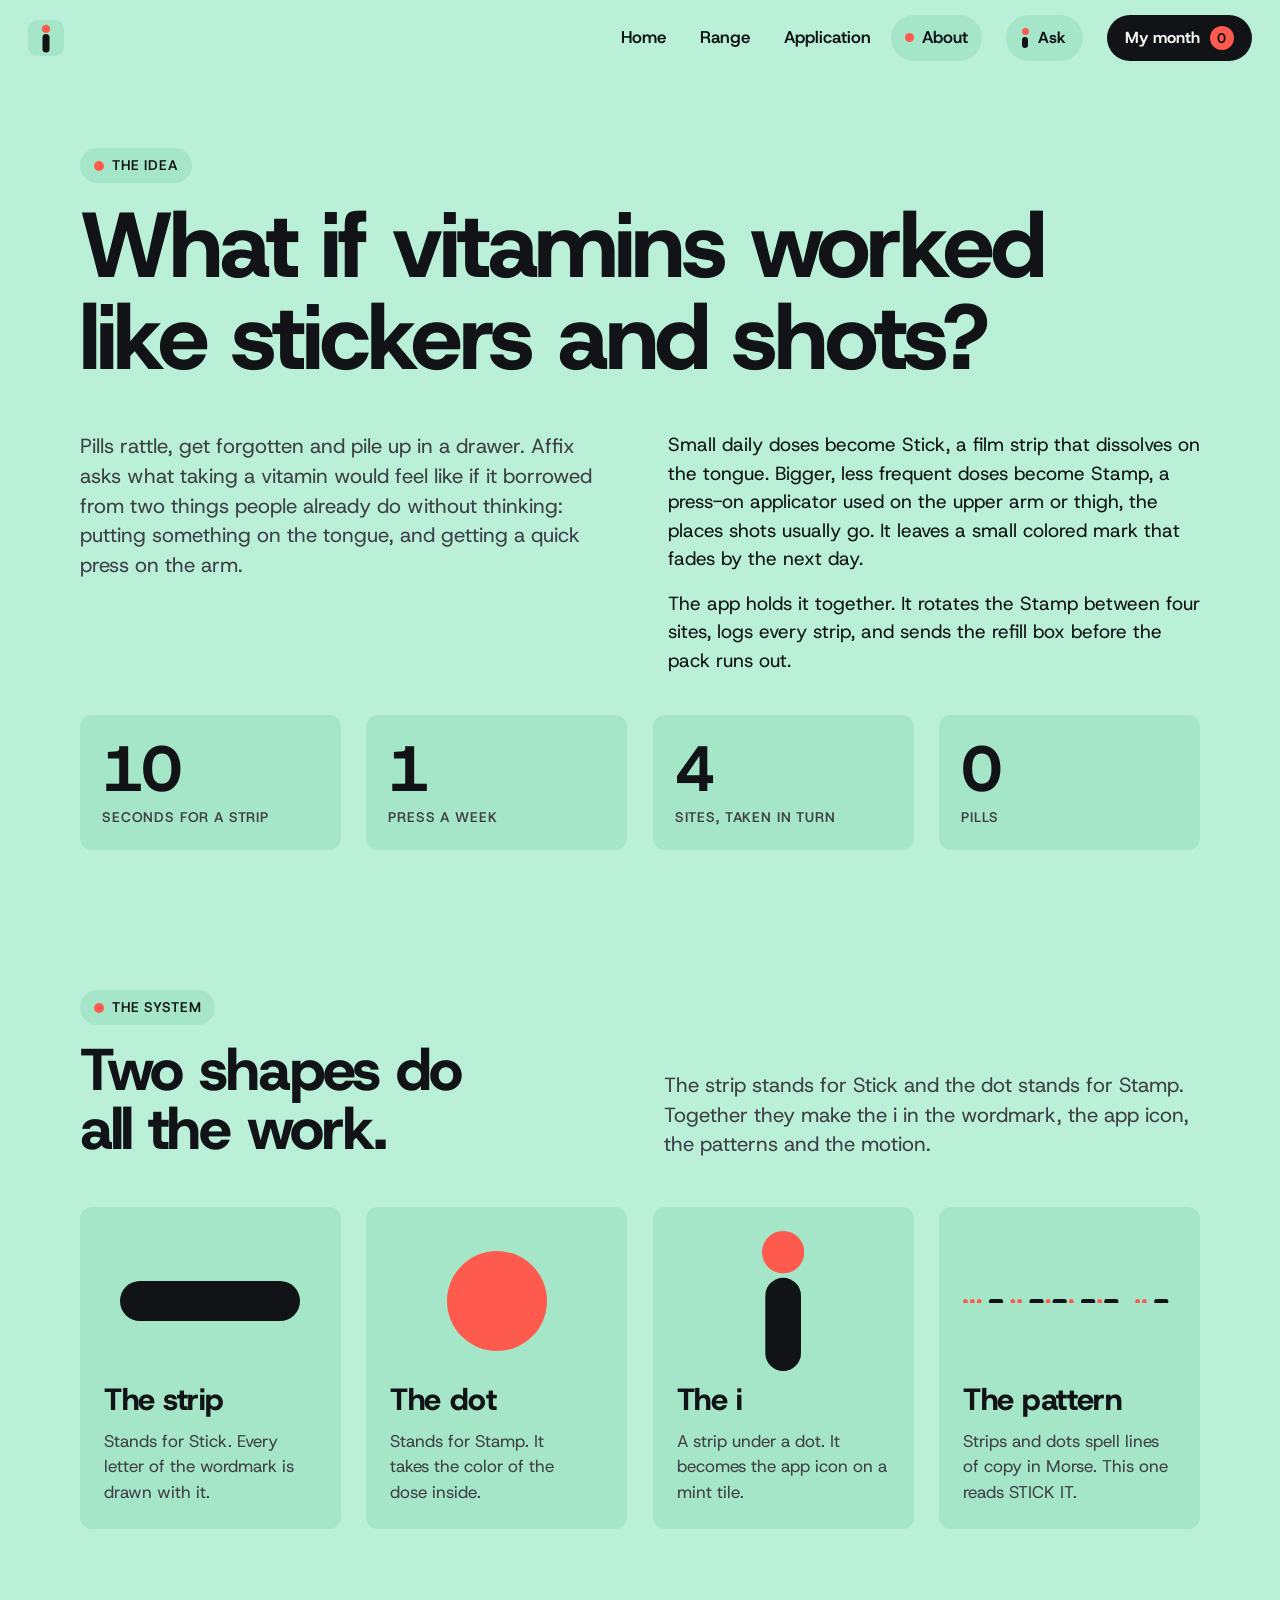
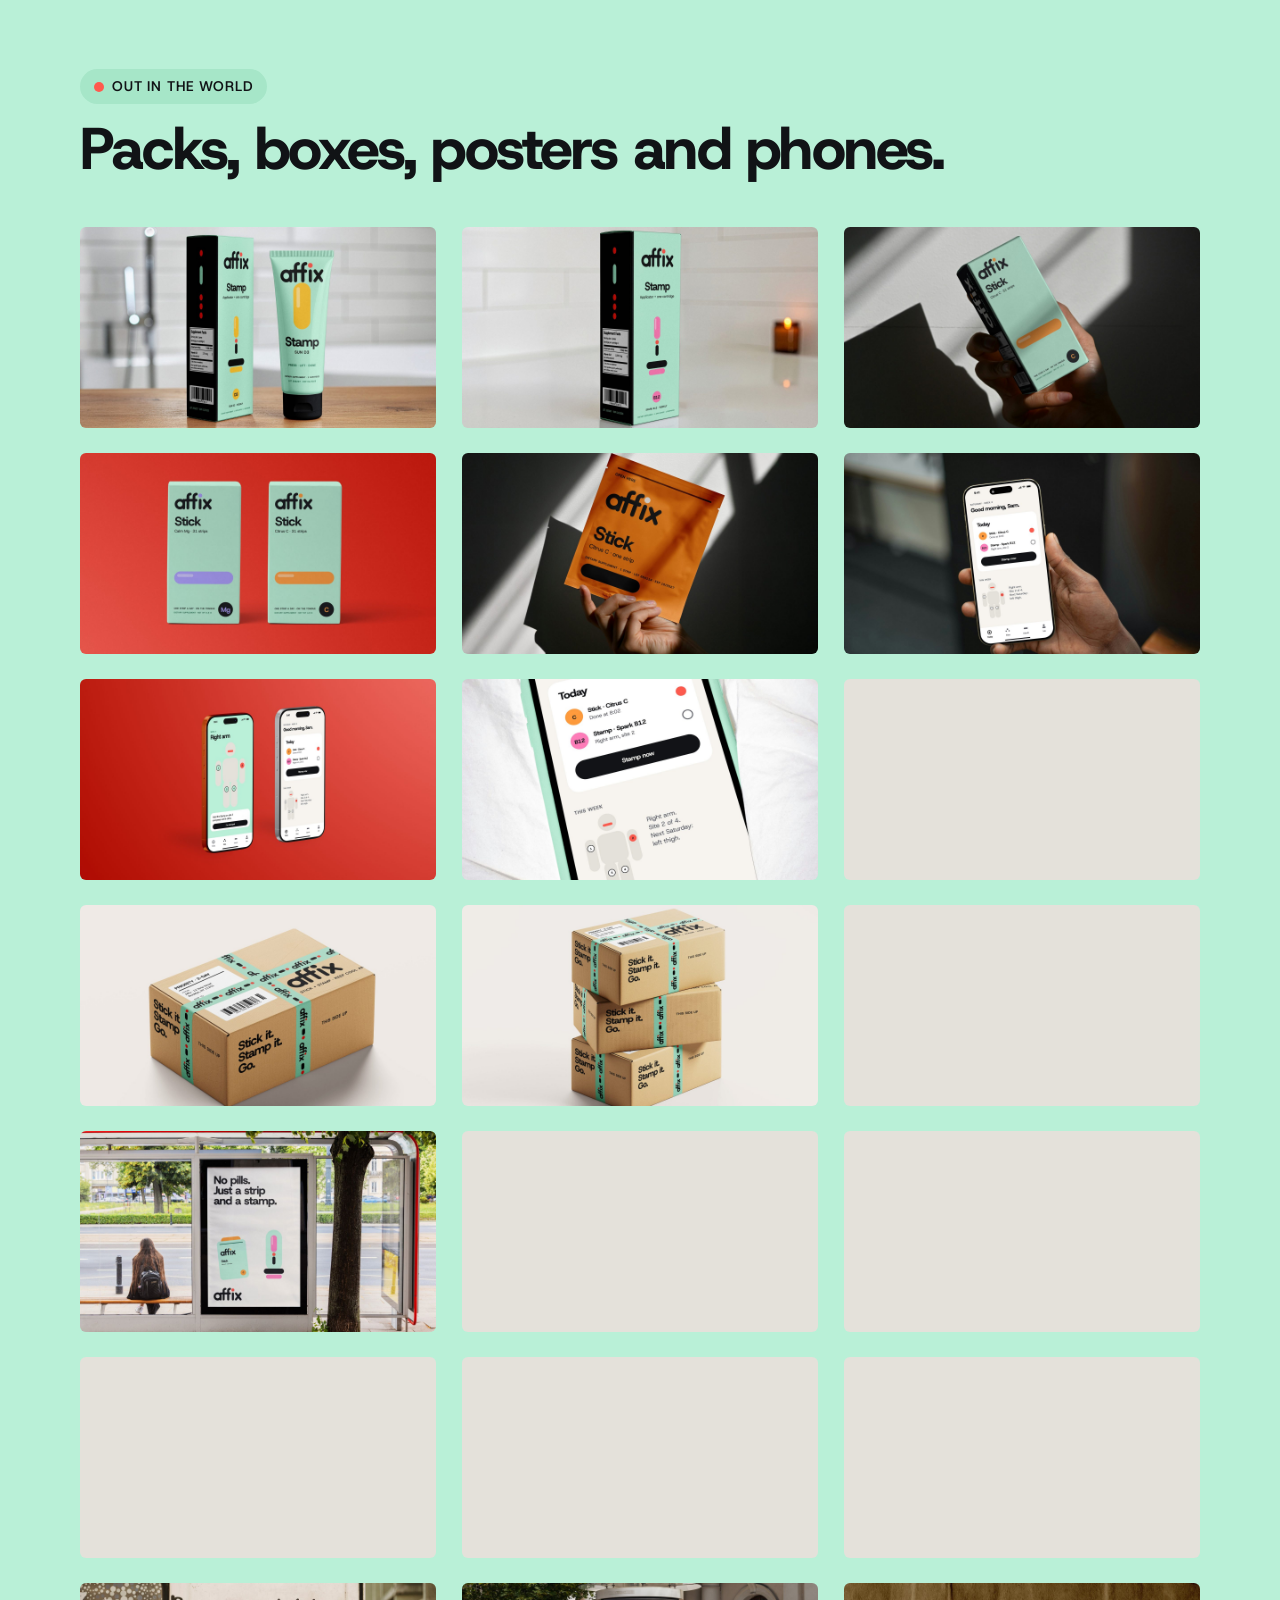
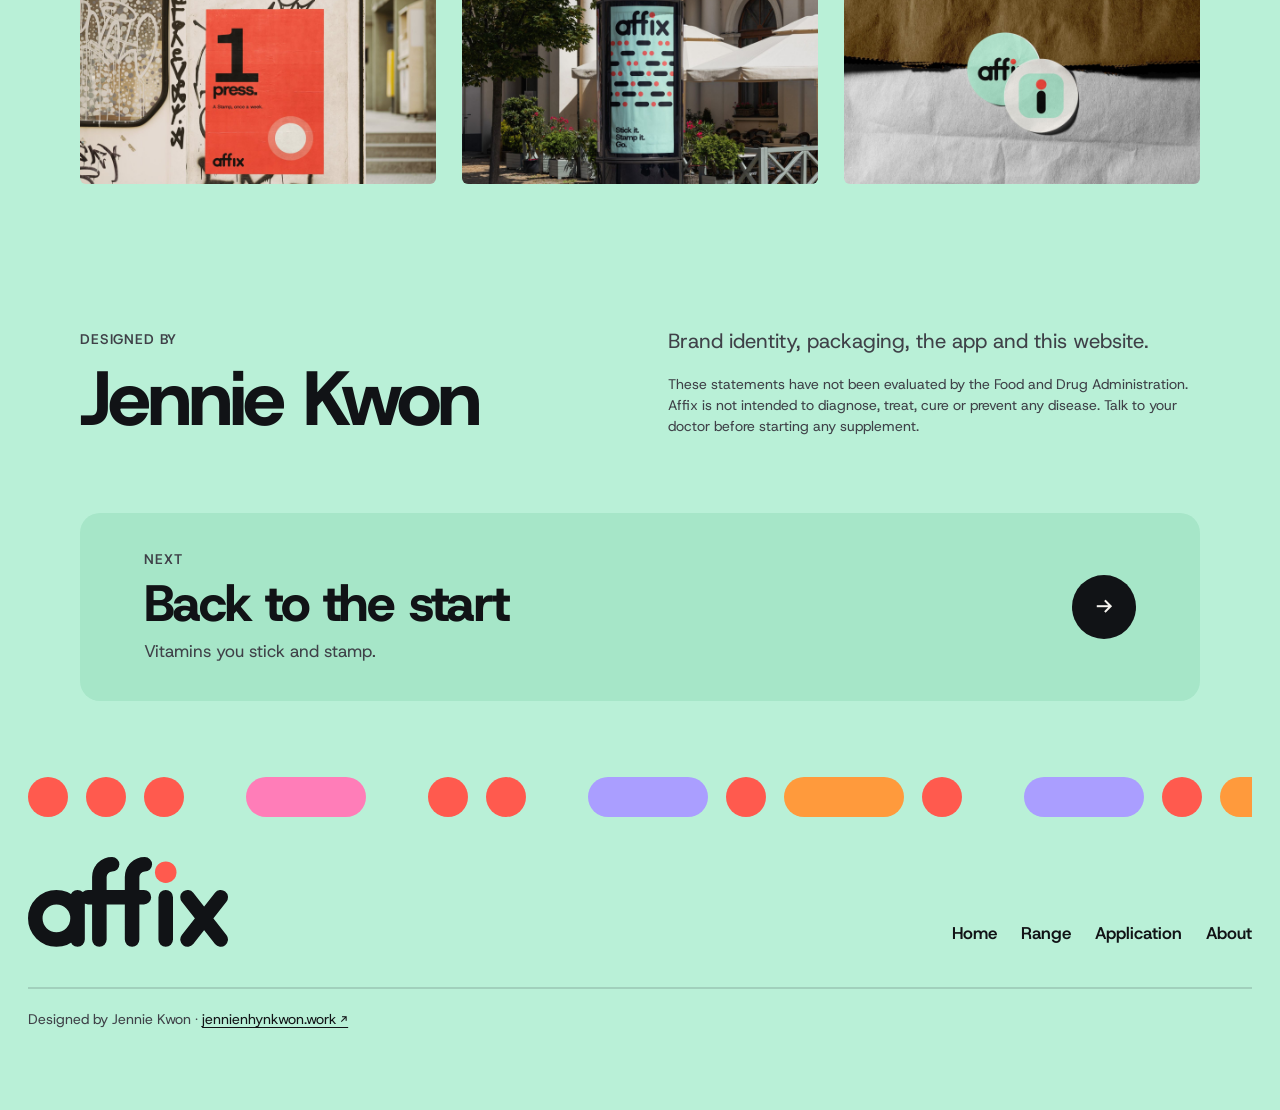
==== commit a63ae526: "Wider even gutters, aligned Next card and Try it, smaller header logo, refresh album images Co-Autho" ====
--- a/about.html
+++ b/about.html
@@ -13,7 +13,7 @@
 <meta name="description" content="Why Affix replaces pills with a tongue strip and a press-on Stamp, how the identity works, and the brand out in the world.">
 <link rel="preconnect" href="https://fonts.googleapis.com"><link rel="preconnect" href="https://fonts.gstatic.com" crossorigin>
 <link href="https://fonts.googleapis.com/css2?family=Host+Grotesk:wght@400;500;600;700;800&display=swap" rel="stylesheet">
-<link rel="stylesheet" href="css/site.css?v=20261113u">
+<link rel="stylesheet" href="css/site.css?v=20261113v">
 </head>
 <body data-page="about">
 <a class="skip" href="#main">Skip to content</a>
@@ -57,10 +57,10 @@
 
   <footer class="band" id="foot"></footer>
 </div></main>
-<script src="js/brand.js?v=20261113u"></script>
-<script src="js/site.js?v=20261113u"></script>
-<script src="js/assistant.js?v=20261113u"></script>
-<script src="js/photos.js?v=20261113u"></script>
-<script src="js/about.js?v=20261113u"></script>
+<script src="js/brand.js?v=20261113v"></script>
+<script src="js/site.js?v=20261113v"></script>
+<script src="js/assistant.js?v=20261113v"></script>
+<script src="js/photos.js?v=20261113v"></script>
+<script src="js/about.js?v=20261113v"></script>
 </body>
 </html>
--- a/css/site.css
+++ b/css/site.css
@@ -628,3 +628,17 @@
 .scrollcue:hover .track { background: var(--mint2); }
 @keyframes cuedrop { 0% { transform: translateY(0); opacity: 0; } 20% { opacity: 1; } 70% { transform: translateY(22px); opacity: 1; } 100% { transform: translateY(22px); opacity: 0; } }
 #h-hero { scroll-margin-top: calc(var(--tb, 76px) + 40px); }
+/* layout fixes (2026-11-13) */
+/* wider, even gutters between cards and tiles, the same across and down */
+:root { --gutter: clamp(16px, 2vw, 28px); }
+.formats, .steps, .doses, .features, .facts, .marks, .album { gap: var(--gutter); }
+/* the Next card lines up with the content of the sections above it */
+.nextpage { margin-inline: var(--pad); }
+/* app page: Try it starts on the same line as the intro text beside the headline */
+.proto { grid-template-columns: minmax(0, 1fr) minmax(0, 1fr); column-gap: 48px; justify-content: stretch; }
+.proto > .proto-phone { justify-self: start; }
+.tryit { max-width: none; }
+@media (max-width: 860px) { .proto { grid-template-columns: minmax(0, 1fr); } .proto > .proto-phone { justify-self: center; } }
+/* smaller header logo */
+.brand .sy { width: 36px; height: 36px; }
+@media (max-width: 860px) { .brand .sy { width: 32px; height: 32px; } }
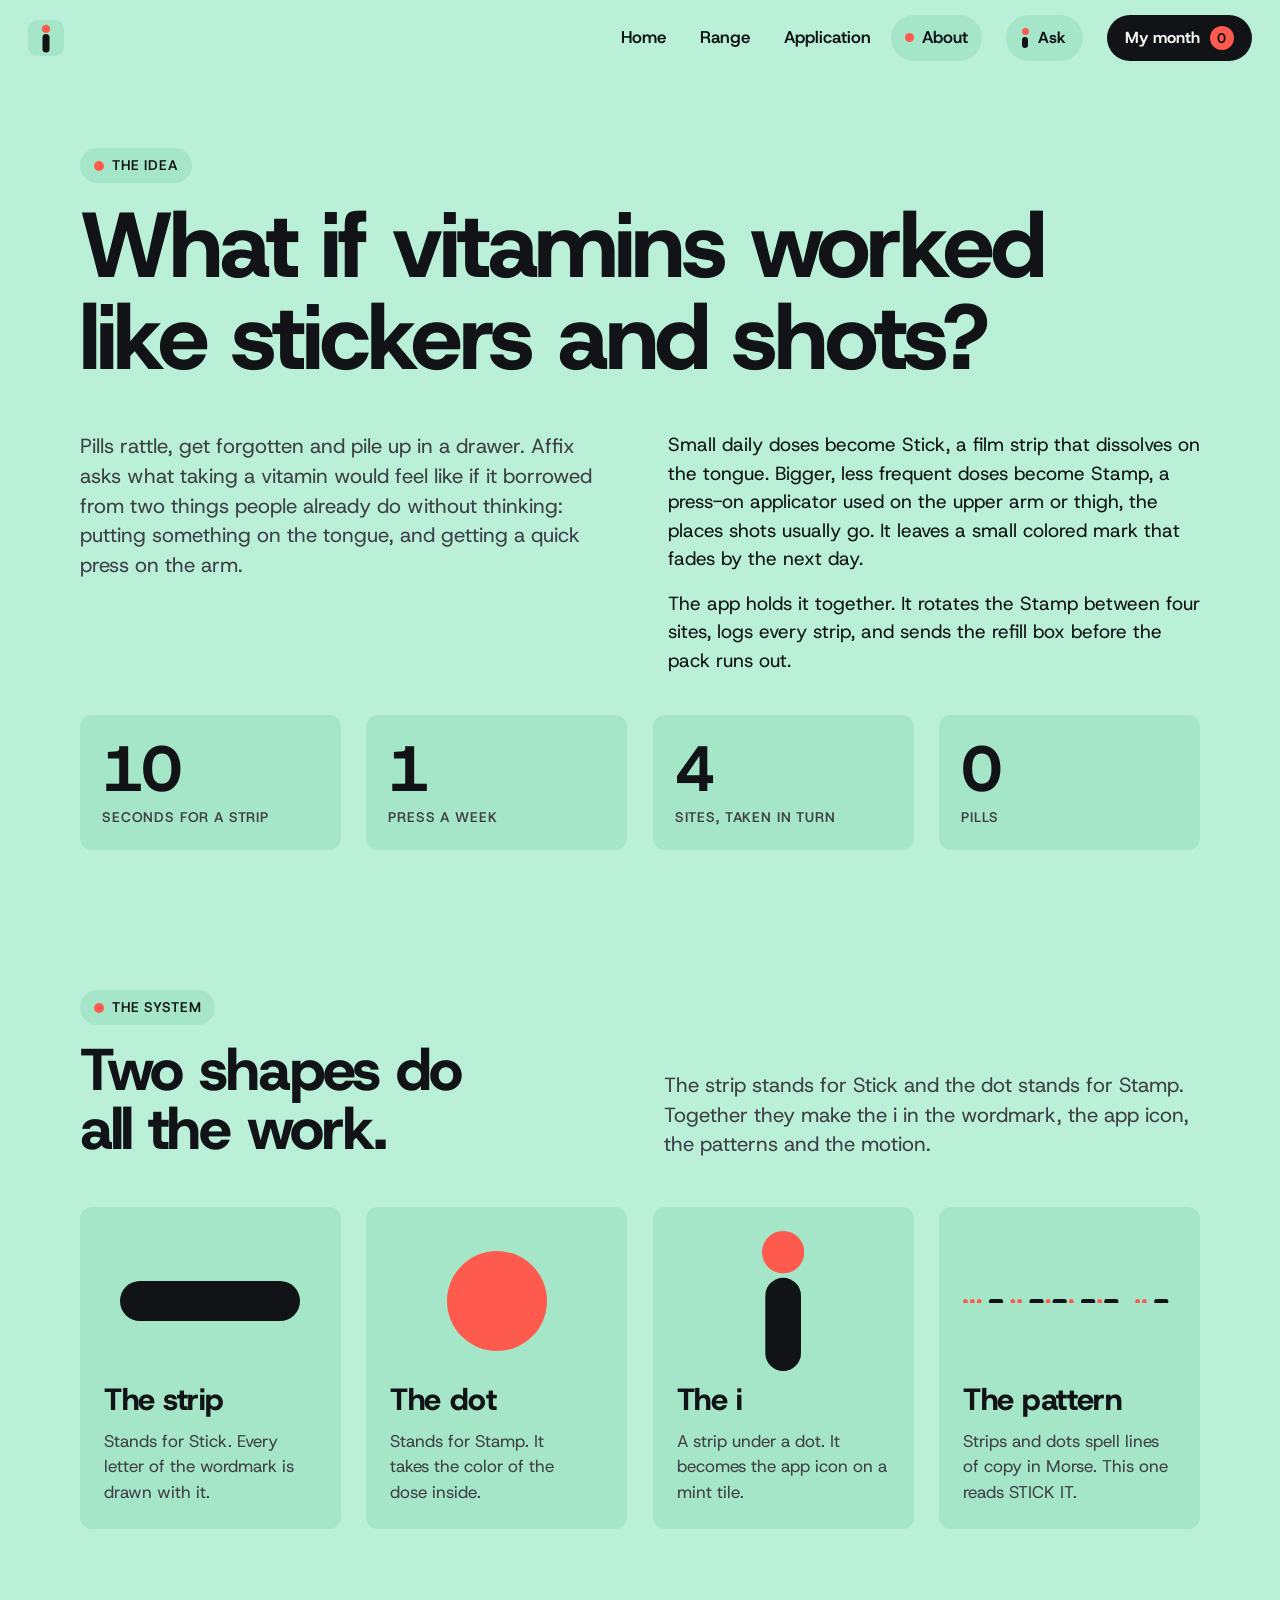
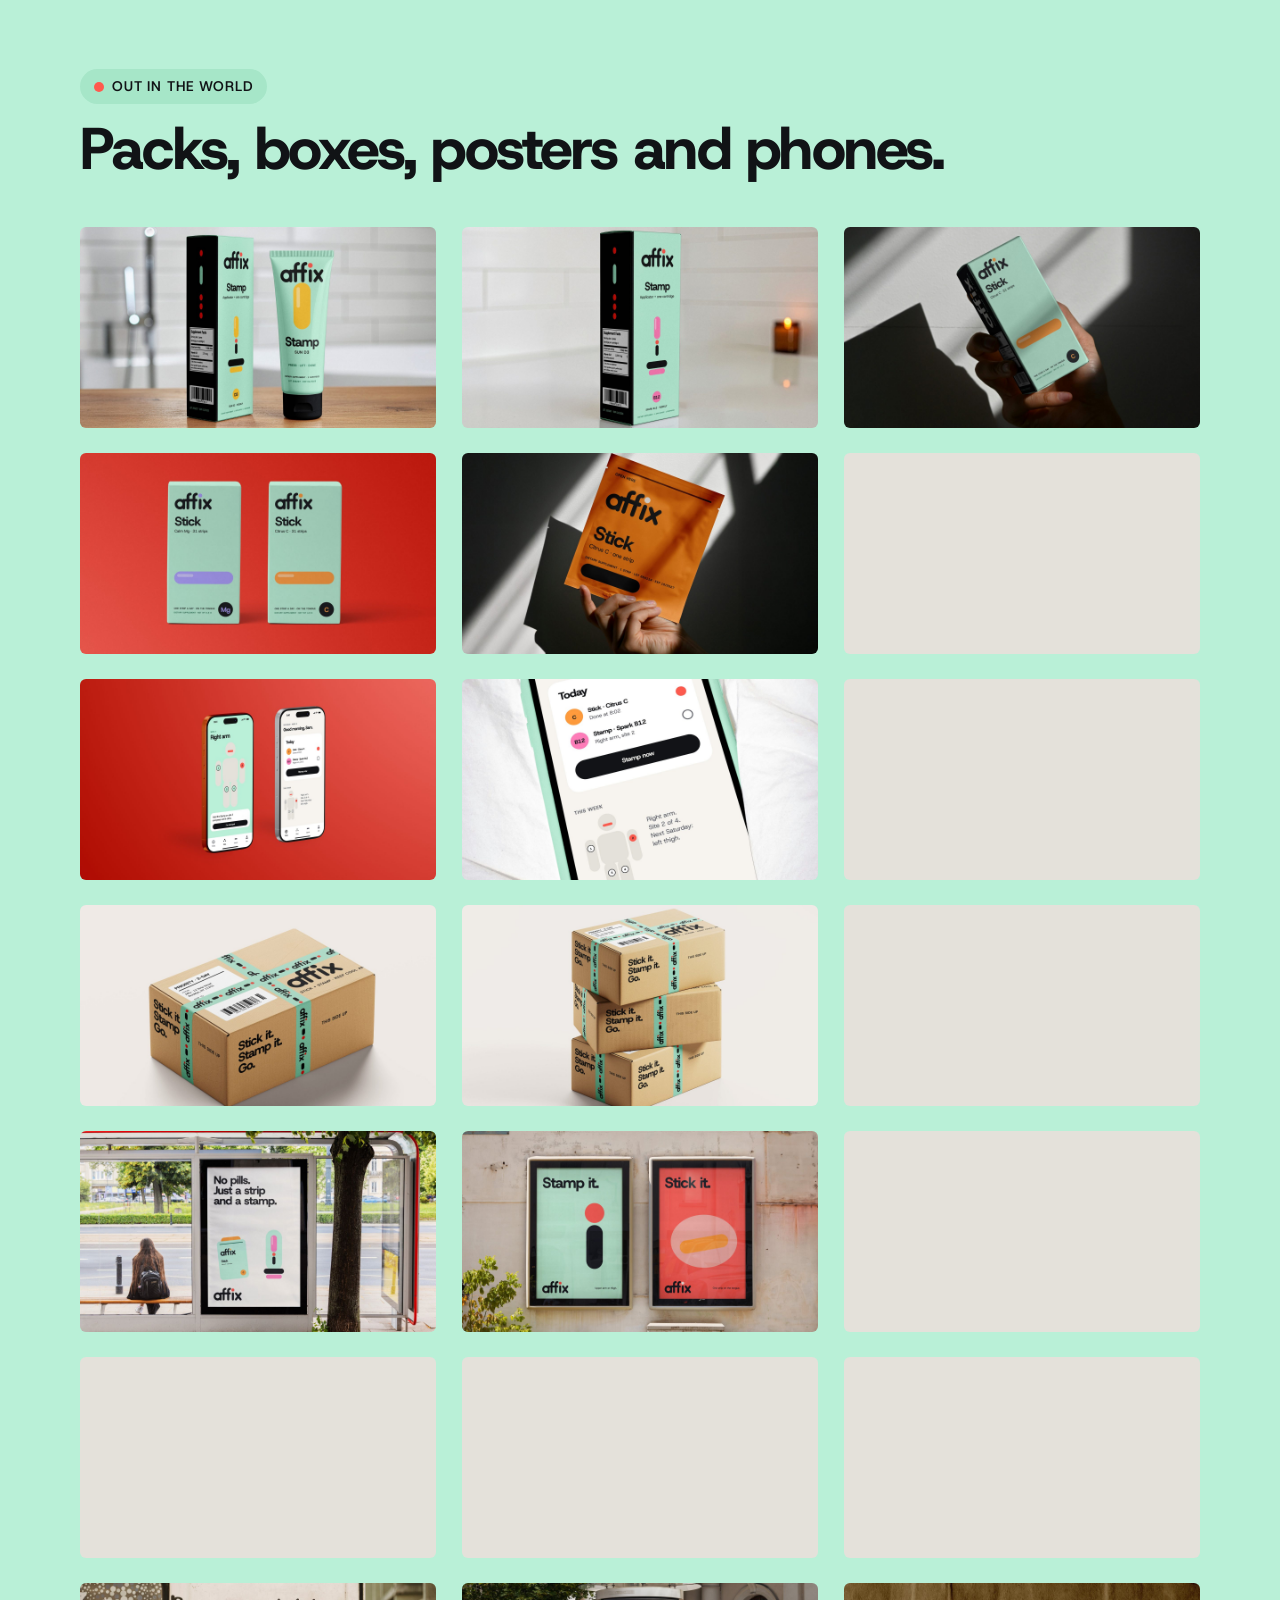
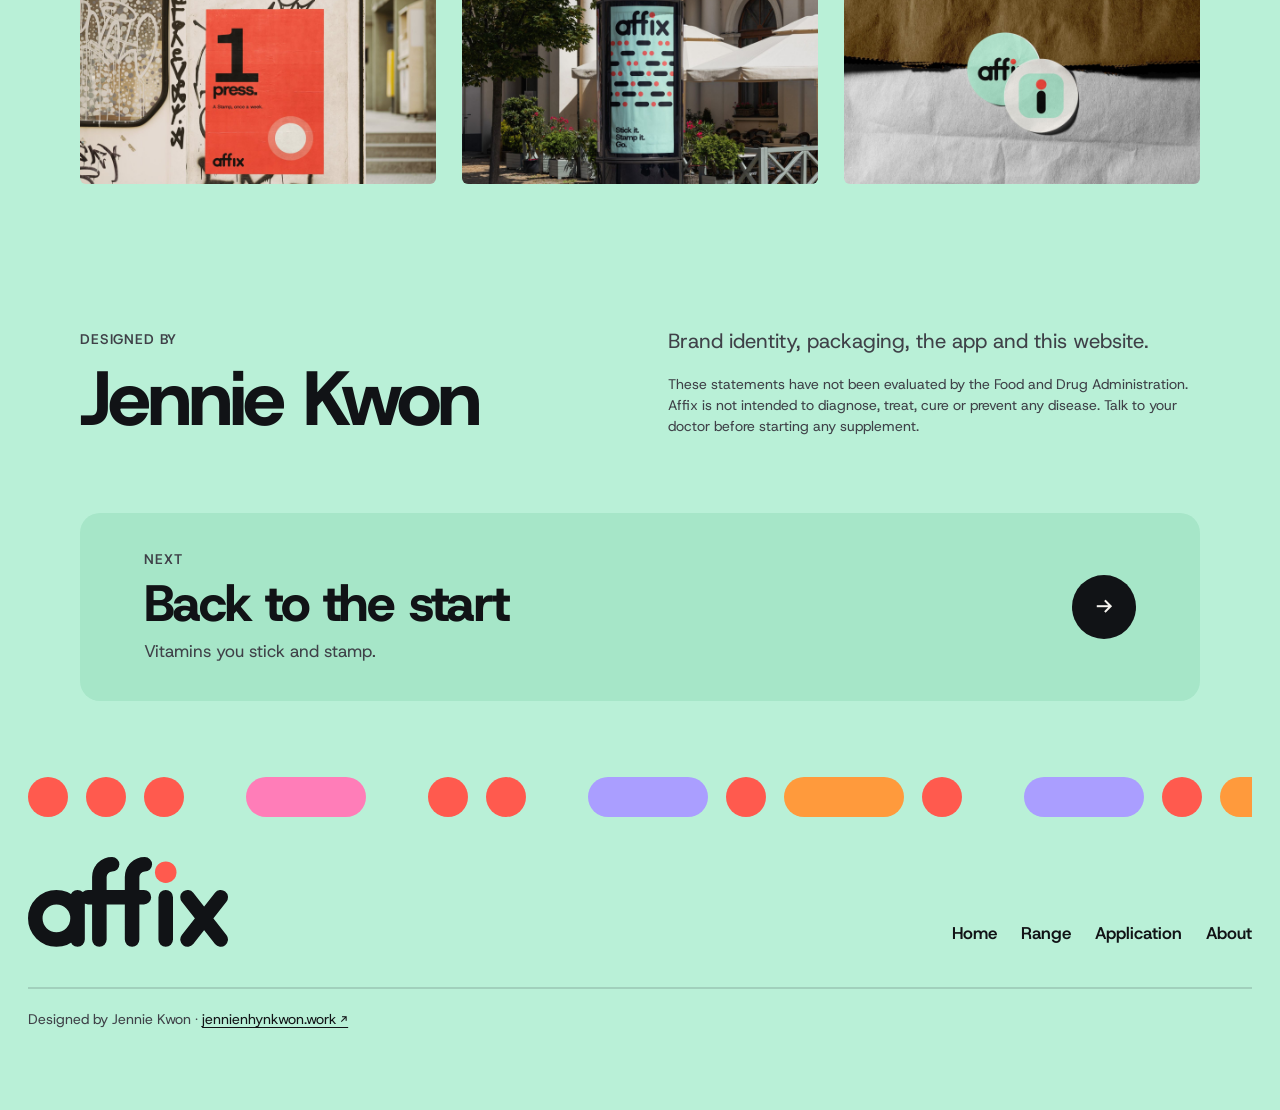
==== commit 20a5ebde: "App feature icons: equal-height strip and dot, refill box without wordmark Co-Authored-By: Claude Op" ====
--- a/about.html
+++ b/about.html
@@ -13,7 +13,7 @@
 <meta name="description" content="Why Affix replaces pills with a tongue strip and a press-on Stamp, how the identity works, and the brand out in the world.">
 <link rel="preconnect" href="https://fonts.googleapis.com"><link rel="preconnect" href="https://fonts.gstatic.com" crossorigin>
 <link href="https://fonts.googleapis.com/css2?family=Host+Grotesk:wght@400;500;600;700;800&display=swap" rel="stylesheet">
-<link rel="stylesheet" href="css/site.css?v=20261113v">
+<link rel="stylesheet" href="css/site.css?v=20261113w">
 </head>
 <body data-page="about">
 <a class="skip" href="#main">Skip to content</a>
@@ -57,10 +57,10 @@
 
   <footer class="band" id="foot"></footer>
 </div></main>
-<script src="js/brand.js?v=20261113v"></script>
-<script src="js/site.js?v=20261113v"></script>
-<script src="js/assistant.js?v=20261113v"></script>
-<script src="js/photos.js?v=20261113v"></script>
-<script src="js/about.js?v=20261113v"></script>
+<script src="js/brand.js?v=20261113w"></script>
+<script src="js/site.js?v=20261113w"></script>
+<script src="js/assistant.js?v=20261113w"></script>
+<script src="js/photos.js?v=20261113w"></script>
+<script src="js/about.js?v=20261113w"></script>
 </body>
 </html>
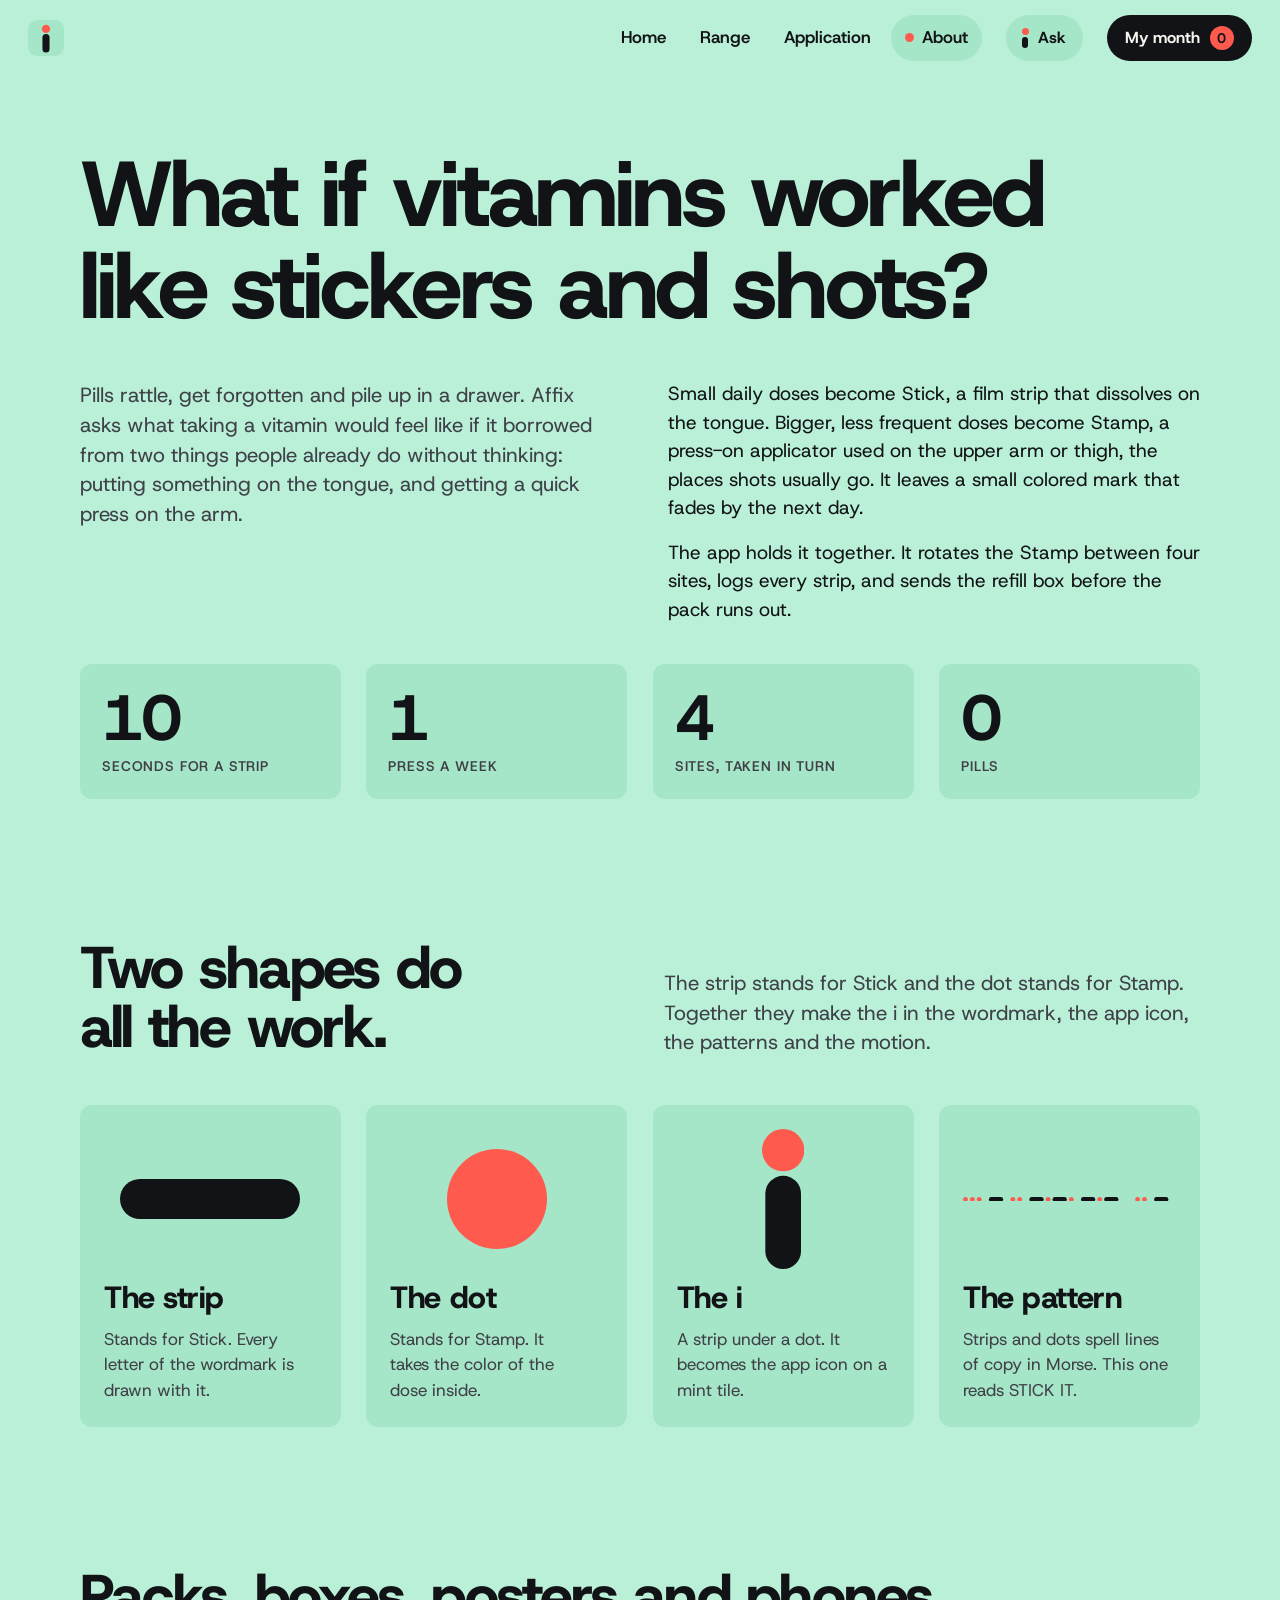
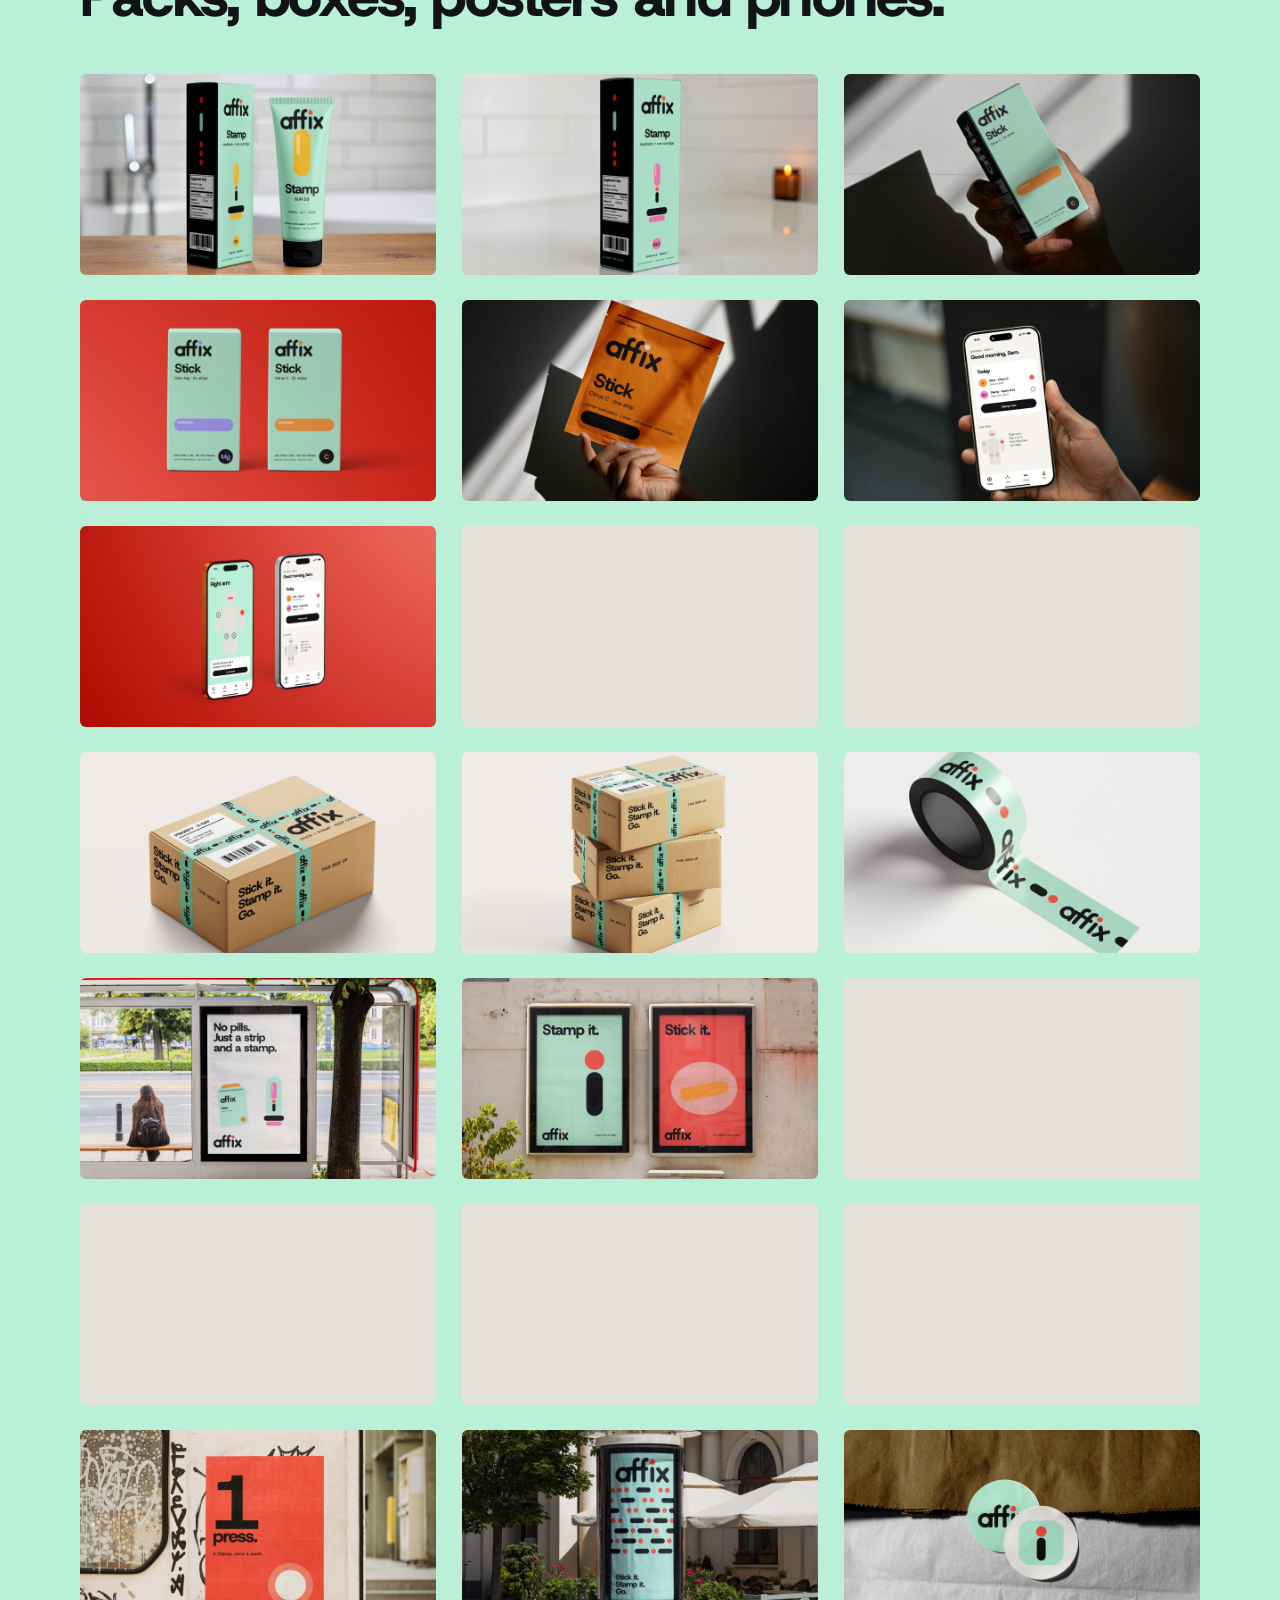
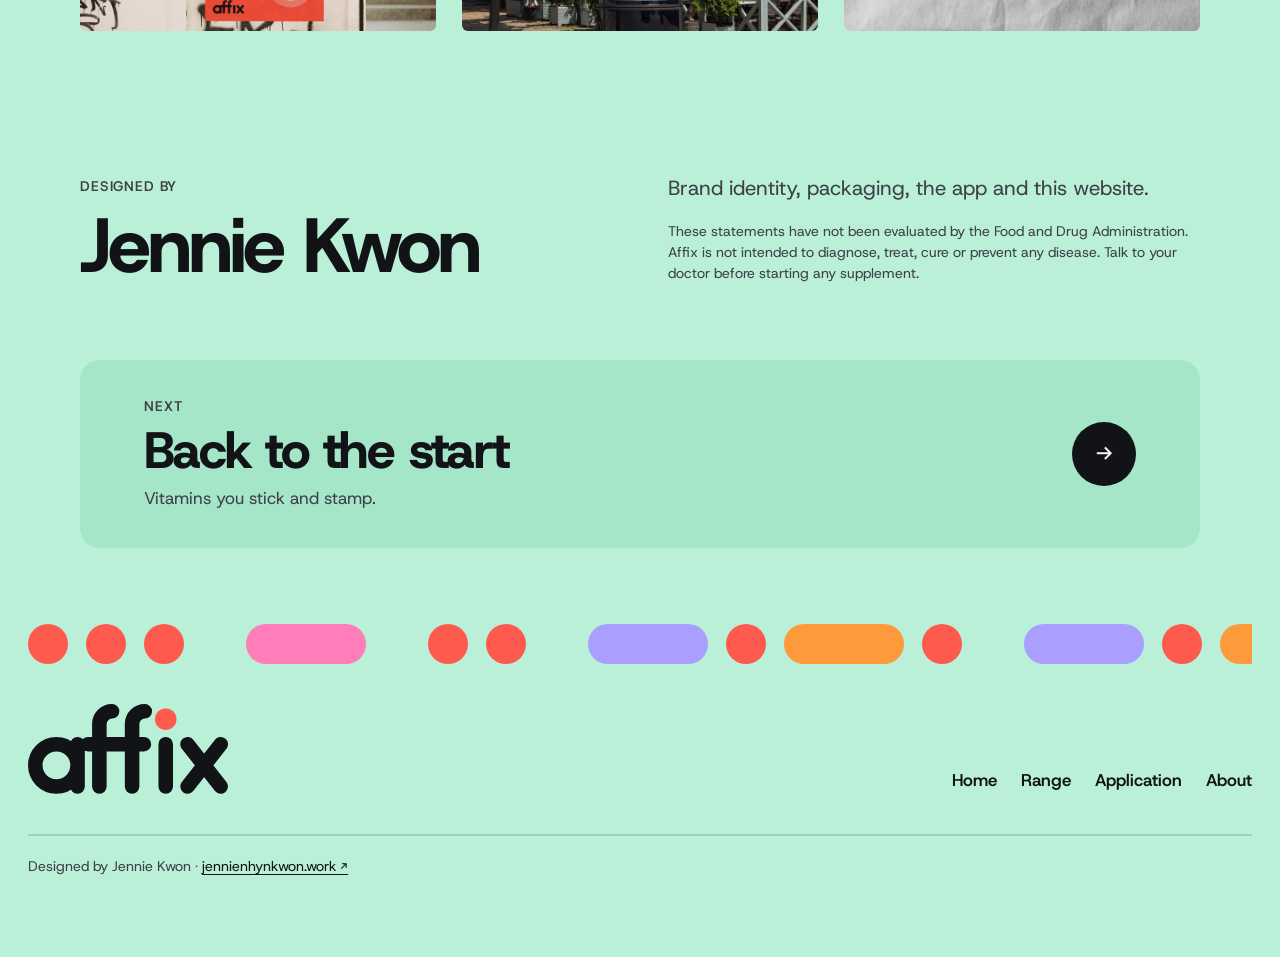
==== commit 0ec0cc8f: "Remove pill section labels on all pages Co-Authored-By: Claude Opus 5.5 <noreply@anthropic.com>" ====
--- a/about.html
+++ b/about.html
@@ -13,7 +13,7 @@
 <meta name="description" content="Why Affix replaces pills with a tongue strip and a press-on Stamp, how the identity works, and the brand out in the world.">
 <link rel="preconnect" href="https://fonts.googleapis.com"><link rel="preconnect" href="https://fonts.gstatic.com" crossorigin>
 <link href="https://fonts.googleapis.com/css2?family=Host+Grotesk:wght@400;500;600;700;800&display=swap" rel="stylesheet">
-<link rel="stylesheet" href="css/site.css?v=20261113w">
+<link rel="stylesheet" href="css/site.css?v=20261113x">
 </head>
 <body data-page="about">
 <a class="skip" href="#main">Skip to content</a>
@@ -21,7 +21,7 @@
 <main id="main"><div class="bands">
 
   <section class="band" id="idea" aria-labelledby="h-idea">
-    <div class="band-head"><span class="pill"><i></i>The idea</span><h1 id="h-idea">What if vitamins worked like stickers and&nbsp;shots?</h1></div>
+    <div class="band-head"><h1 id="h-idea">What if vitamins worked like stickers and&nbsp;shots?</h1></div>
     <div class="story">
       <p class="lede">Pills rattle, get forgotten and pile up in a drawer. Affix asks what taking a vitamin would feel like if it borrowed from two things people already do without thinking: putting something on the tongue, and getting a quick press on the&nbsp;arm.</p>
       <div><p>Small daily doses become Stick, a film strip that dissolves on the tongue. Bigger, less frequent doses become Stamp, a press-on applicator used on the upper arm or thigh, the places shots usually go. It leaves a small colored mark that fades by the next&nbsp;day.</p>
@@ -37,14 +37,14 @@
 
   <section class="band mint" id="system" aria-labelledby="h-sys">
     <div class="band-head split">
-      <div style="display:grid;gap:16px"><span class="pill"><i></i>The system</span><h2 id="h-sys">Two shapes do all the&nbsp;work.</h2></div>
+      <div style="display:grid;gap:16px"><h2 id="h-sys">Two shapes do all the&nbsp;work.</h2></div>
       <p class="lede">The strip stands for Stick and the dot stands for Stamp. Together they make the i in the wordmark, the app icon, the patterns and the&nbsp;motion.</p>
     </div>
     <div class="marks" id="marks"></div>
   </section>
 
   <section class="band" id="world" aria-labelledby="h-world">
-    <div class="band-head"><span class="pill"><i></i>Out in the world</span><h2 id="h-world">Packs, boxes, posters and&nbsp;phones.</h2></div>
+    <div class="band-head"><h2 id="h-world">Packs, boxes, posters and&nbsp;phones.</h2></div>
     <div class="album" id="album"></div>
   </section>
 
@@ -57,10 +57,10 @@
 
   <footer class="band" id="foot"></footer>
 </div></main>
-<script src="js/brand.js?v=20261113w"></script>
-<script src="js/site.js?v=20261113w"></script>
-<script src="js/assistant.js?v=20261113w"></script>
-<script src="js/photos.js?v=20261113w"></script>
-<script src="js/about.js?v=20261113w"></script>
+<script src="js/brand.js?v=20261113x"></script>
+<script src="js/site.js?v=20261113x"></script>
+<script src="js/assistant.js?v=20261113x"></script>
+<script src="js/photos.js?v=20261113x"></script>
+<script src="js/about.js?v=20261113x"></script>
 </body>
 </html>
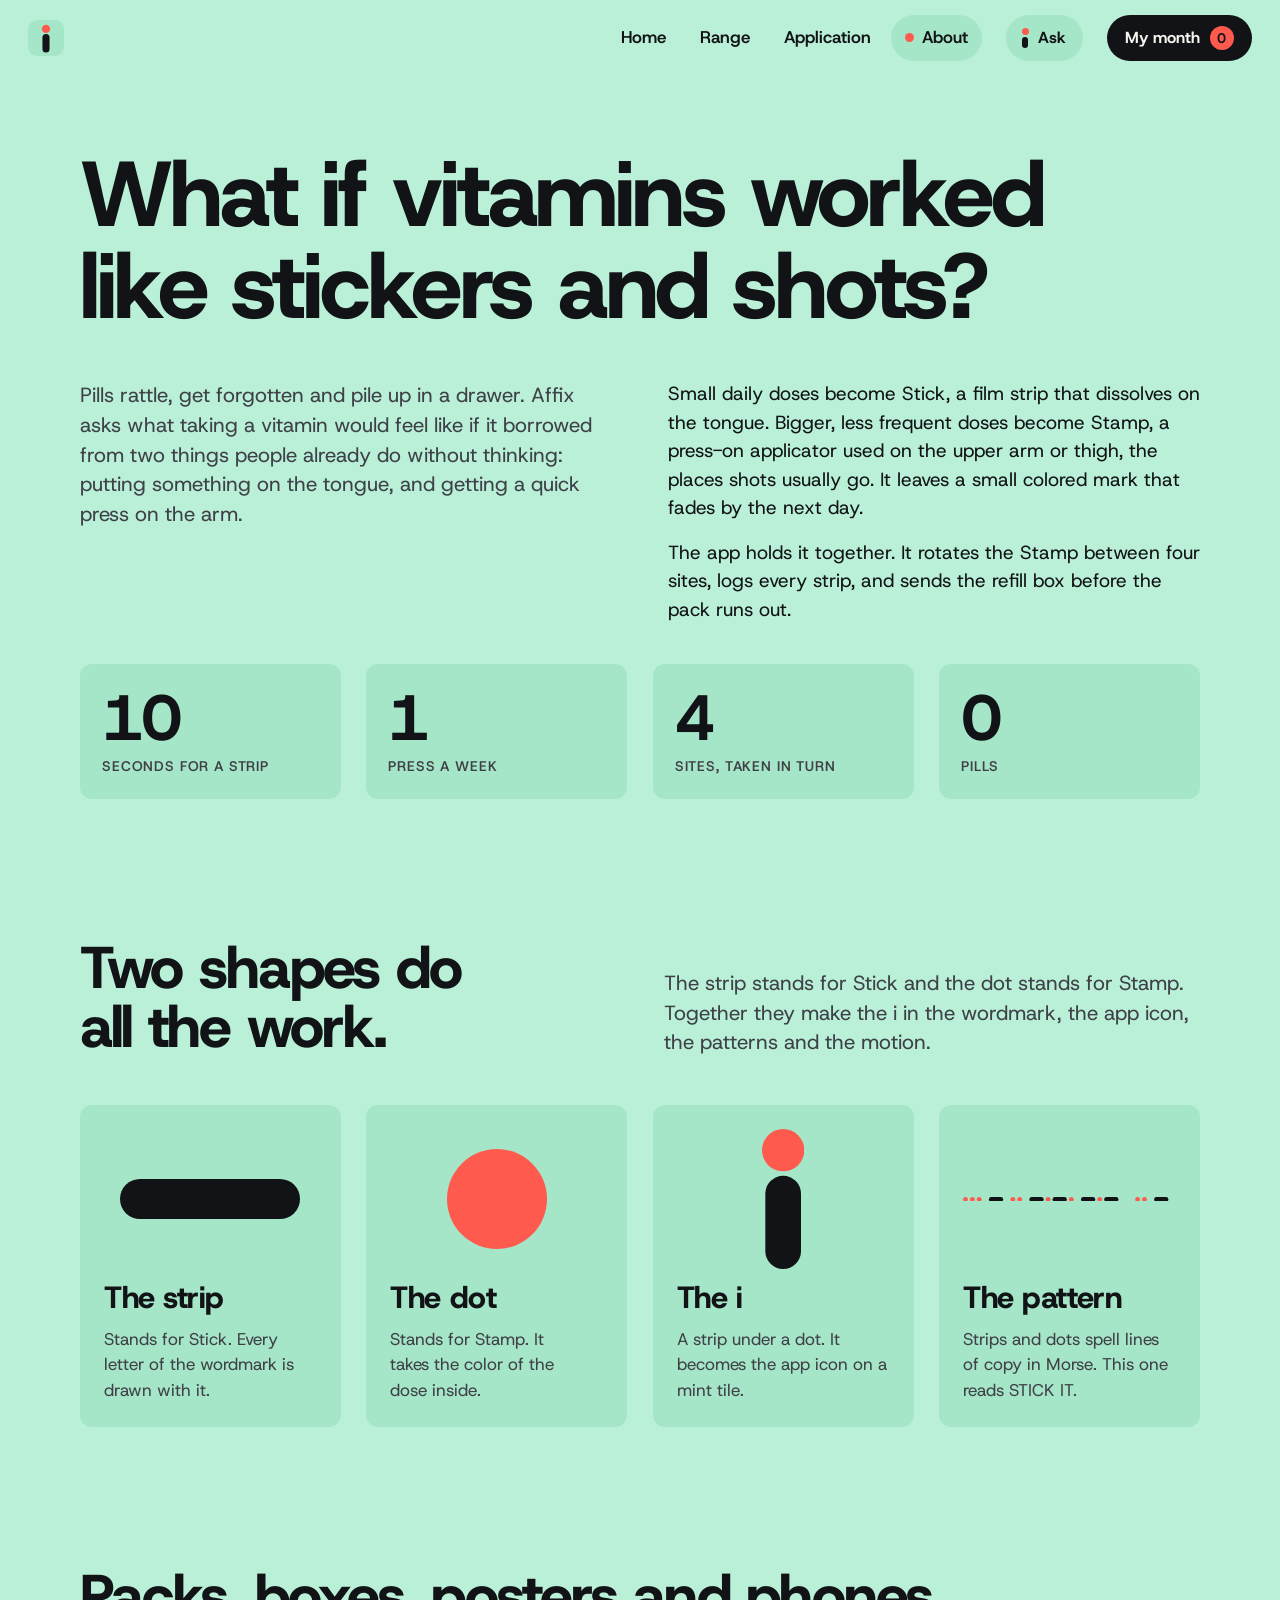
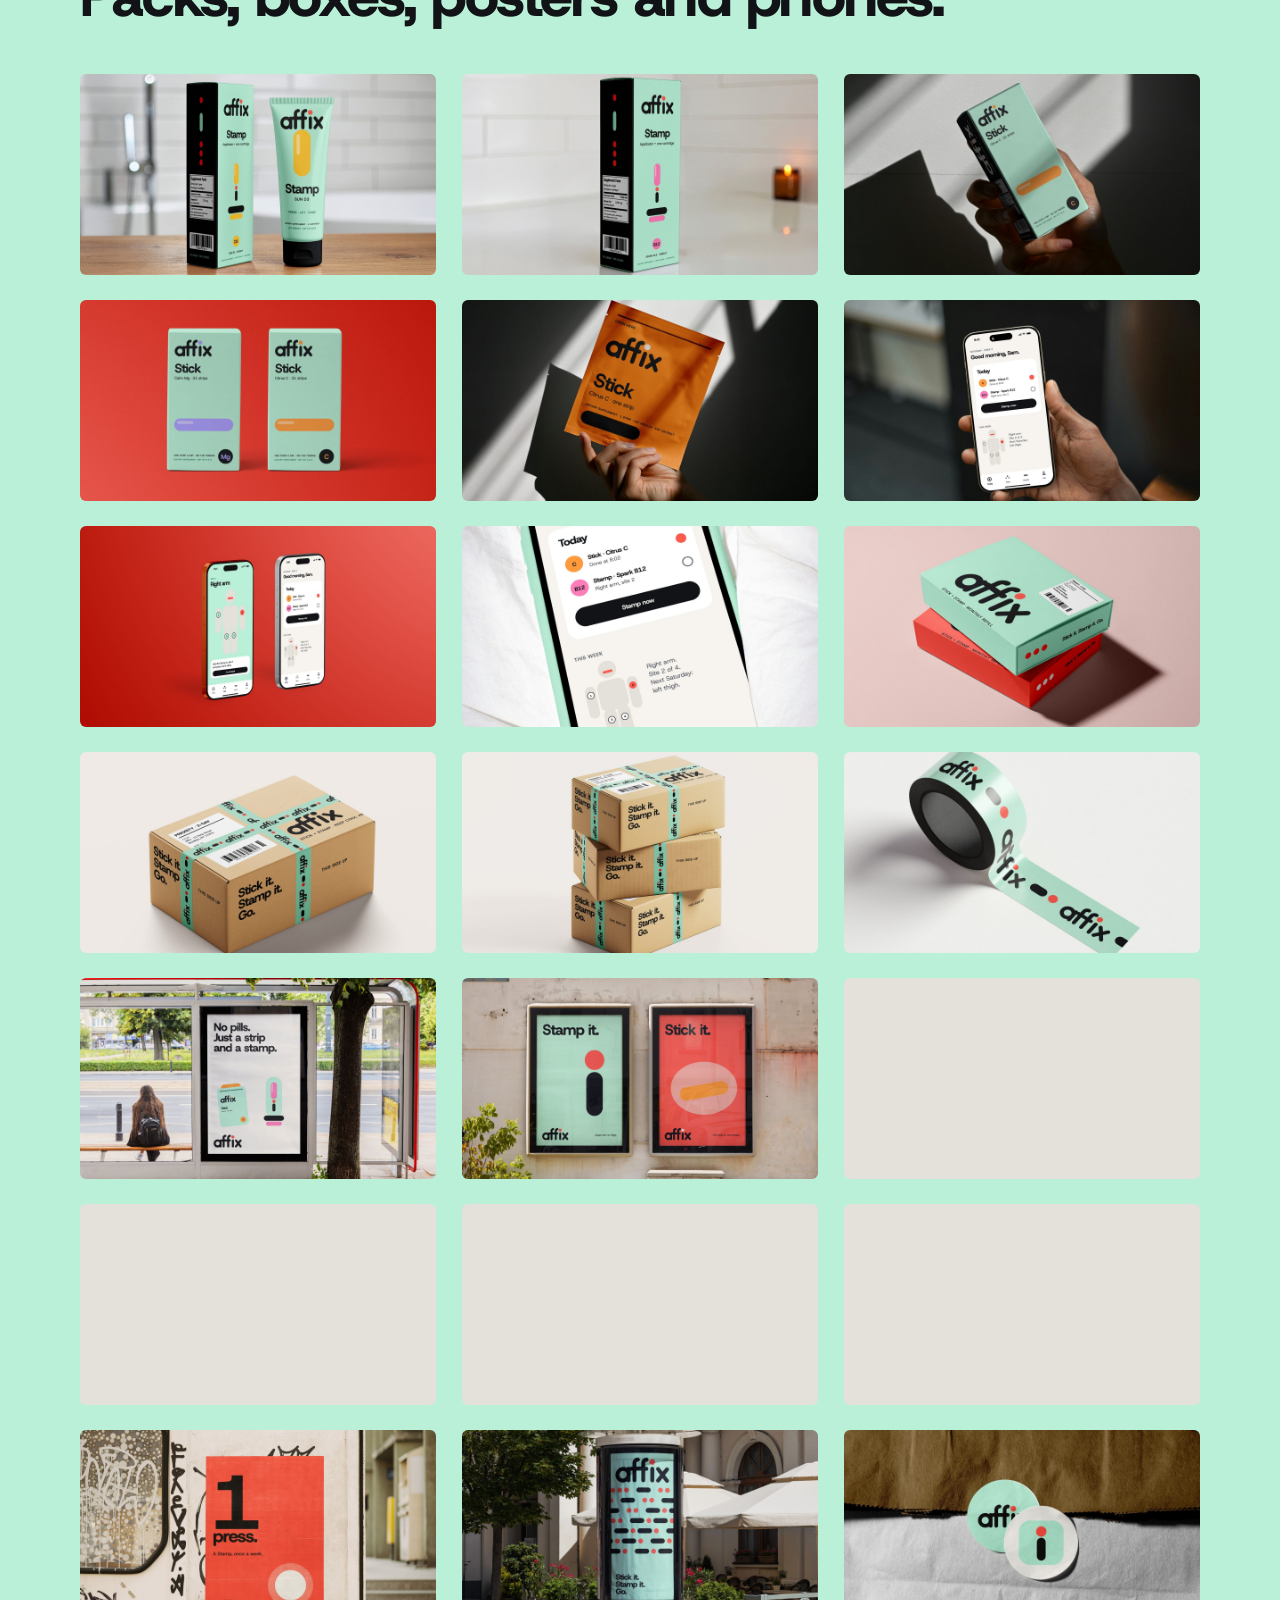
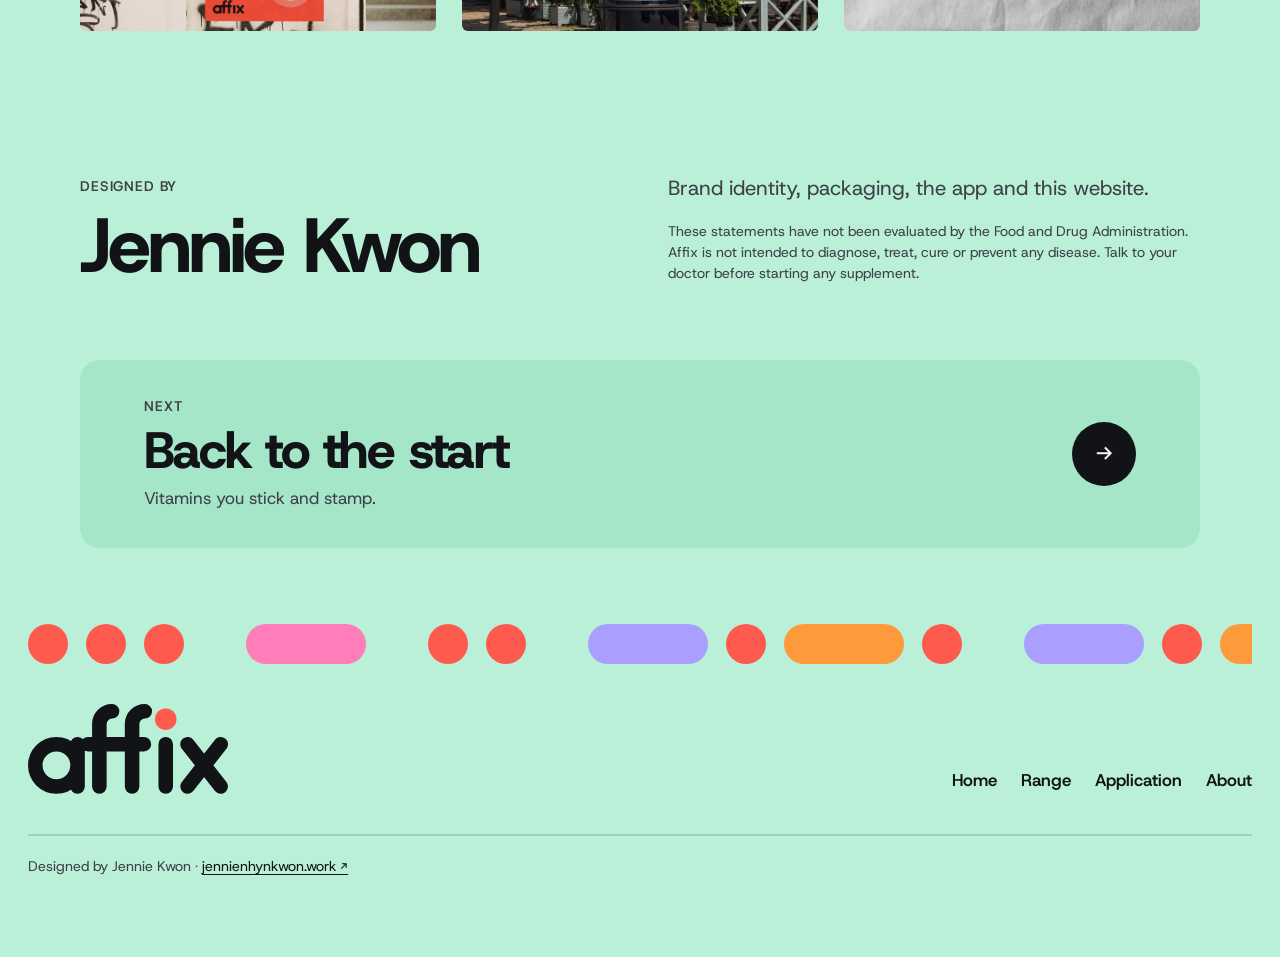
==== commit c68ecca9: "Ask bar sits higher off the bottom edge Co-Authored-By: Claude Opus 5.5 <noreply@anthropic.com>" ====
--- a/about.html
+++ b/about.html
@@ -13,7 +13,7 @@
 <meta name="description" content="Why Affix replaces pills with a tongue strip and a press-on Stamp, how the identity works, and the brand out in the world.">
 <link rel="preconnect" href="https://fonts.googleapis.com"><link rel="preconnect" href="https://fonts.gstatic.com" crossorigin>
 <link href="https://fonts.googleapis.com/css2?family=Host+Grotesk:wght@400;500;600;700;800&display=swap" rel="stylesheet">
-<link rel="stylesheet" href="css/site.css?v=20261113x">
+<link rel="stylesheet" href="css/site.css?v=20261113y">
 </head>
 <body data-page="about">
 <a class="skip" href="#main">Skip to content</a>
@@ -57,10 +57,10 @@
 
   <footer class="band" id="foot"></footer>
 </div></main>
-<script src="js/brand.js?v=20261113x"></script>
-<script src="js/site.js?v=20261113x"></script>
-<script src="js/assistant.js?v=20261113x"></script>
-<script src="js/photos.js?v=20261113x"></script>
-<script src="js/about.js?v=20261113x"></script>
+<script src="js/brand.js?v=20261113y"></script>
+<script src="js/site.js?v=20261113y"></script>
+<script src="js/assistant.js?v=20261113y"></script>
+<script src="js/photos.js?v=20261113y"></script>
+<script src="js/about.js?v=20261113y"></script>
 </body>
 </html>
--- a/css/site.css
+++ b/css/site.css
@@ -642,3 +642,7 @@
 /* smaller header logo */
 .brand .sy { width: 36px; height: 36px; }
 @media (max-width: 860px) { .brand .sy { width: 32px; height: 32px; } }
+/* Ask bar sits higher off the bottom edge (2026-11-13) */
+.sir { bottom: calc(clamp(56px, 12vh, 128px) + env(safe-area-inset-bottom, 0px)); }
+.sir-out { max-height: min(56vh, 520px); }
+@media (max-width: 520px) { .sir { bottom: calc(40px + env(safe-area-inset-bottom, 0px)); } }
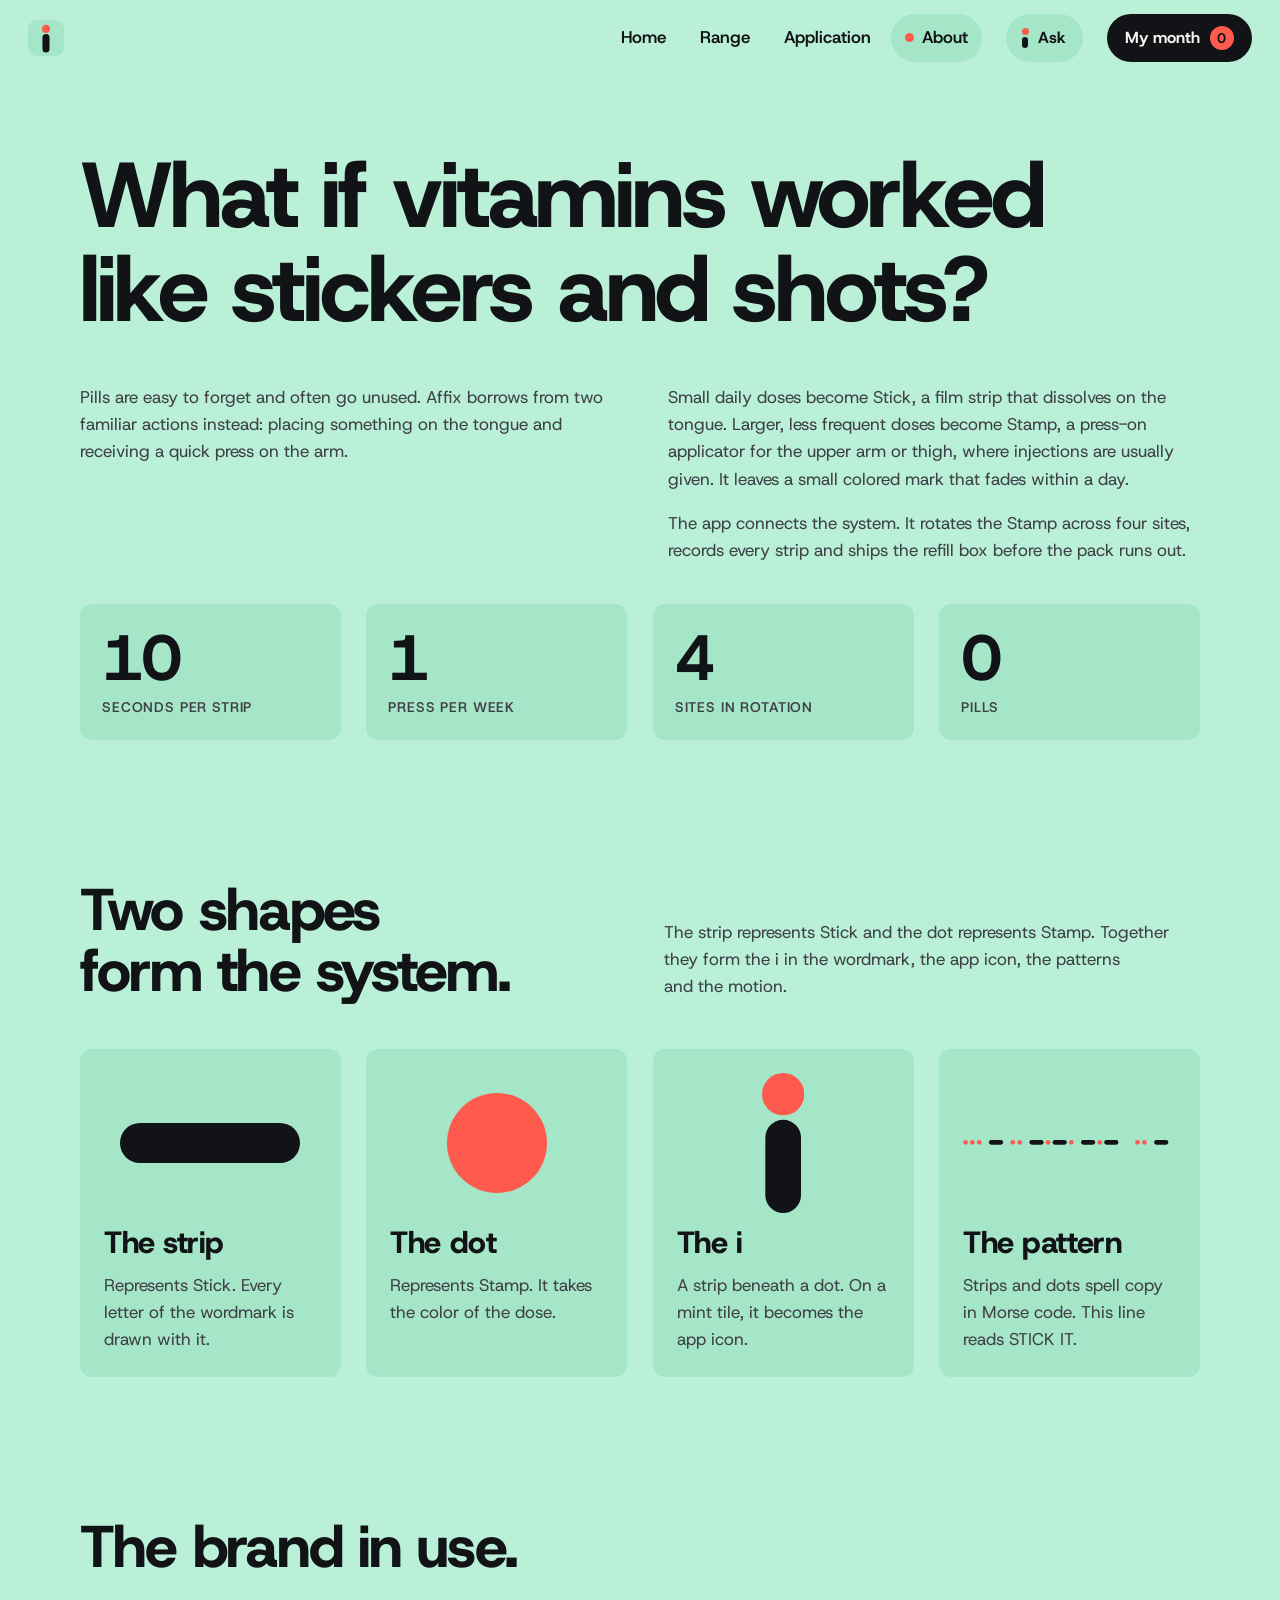
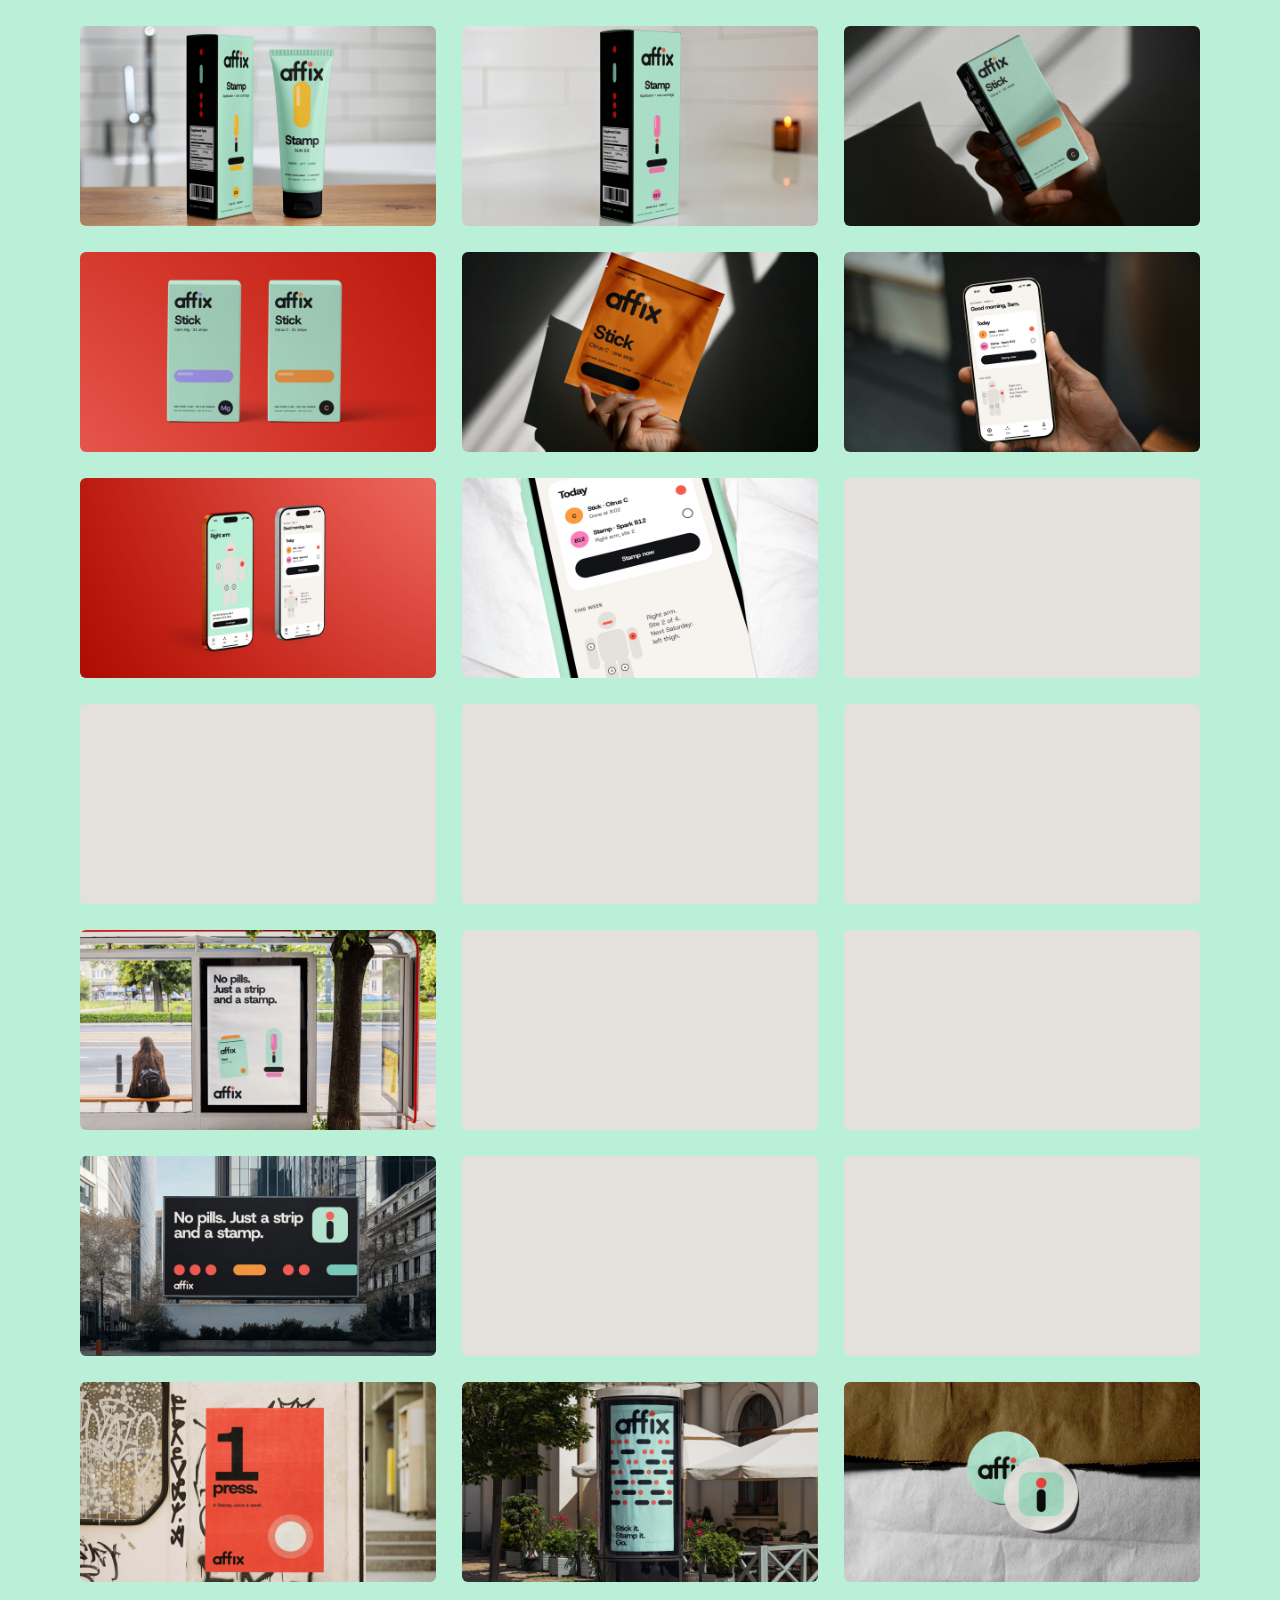
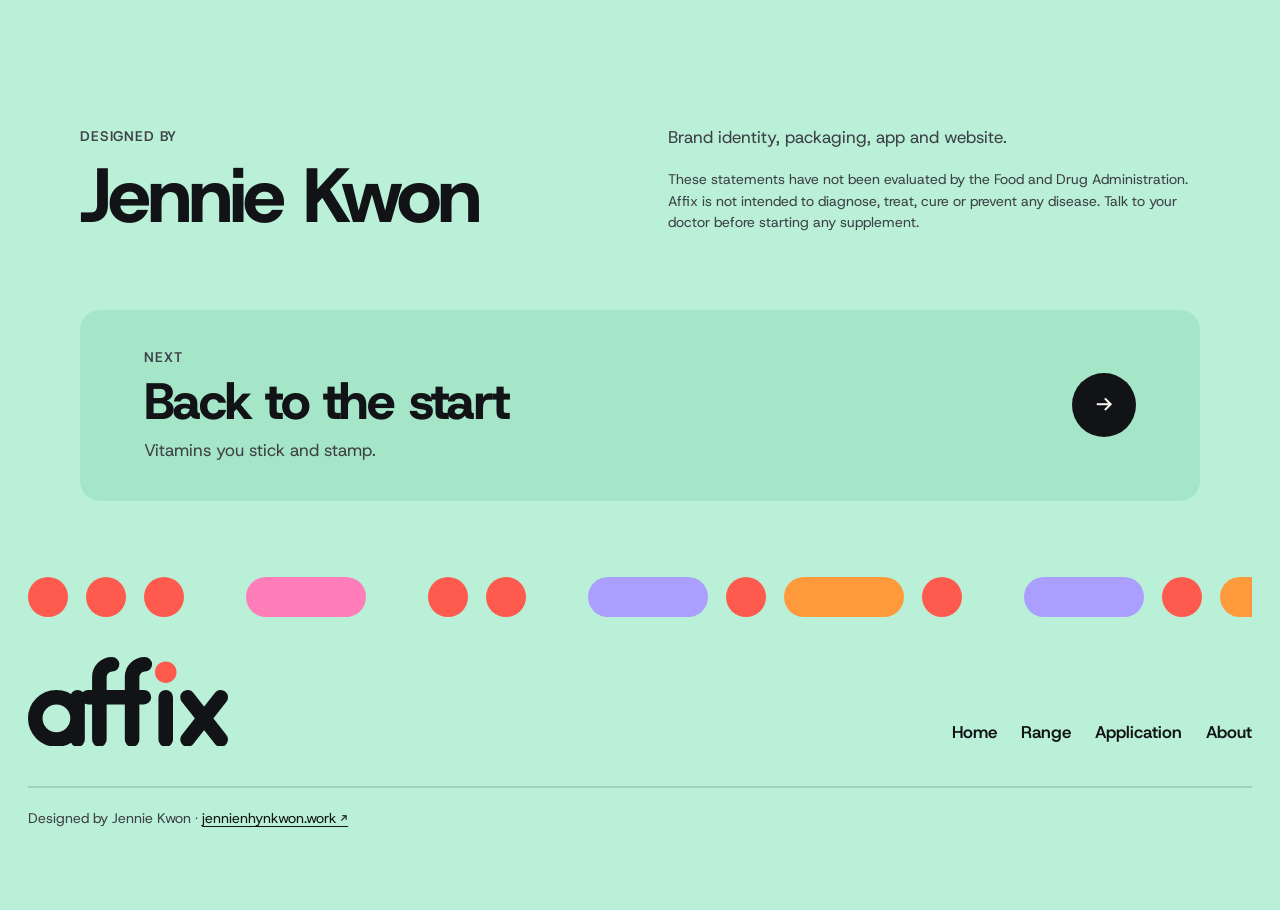
==== commit fa560da0: "Formal, concise copy; one body size, leading, color and measure across the site Co-Authored-By: Clau" ====
--- a/about.html
+++ b/about.html
@@ -13,7 +13,7 @@
 <meta name="description" content="Why Affix replaces pills with a tongue strip and a press-on Stamp, how the identity works, and the brand out in the world.">
 <link rel="preconnect" href="https://fonts.googleapis.com"><link rel="preconnect" href="https://fonts.gstatic.com" crossorigin>
 <link href="https://fonts.googleapis.com/css2?family=Host+Grotesk:wght@400;500;600;700;800&display=swap" rel="stylesheet">
-<link rel="stylesheet" href="css/site.css?v=20261113y">
+<link rel="stylesheet" href="css/site.css?v=20261114a">
 </head>
 <body data-page="about">
 <a class="skip" href="#main">Skip to content</a>
@@ -23,44 +23,44 @@
   <section class="band" id="idea" aria-labelledby="h-idea">
     <div class="band-head"><h1 id="h-idea">What if vitamins worked like stickers and&nbsp;shots?</h1></div>
     <div class="story">
-      <p class="lede">Pills rattle, get forgotten and pile up in a drawer. Affix asks what taking a vitamin would feel like if it borrowed from two things people already do without thinking: putting something on the tongue, and getting a quick press on the&nbsp;arm.</p>
-      <div><p>Small daily doses become Stick, a film strip that dissolves on the tongue. Bigger, less frequent doses become Stamp, a press-on applicator used on the upper arm or thigh, the places shots usually go. It leaves a small colored mark that fades by the next&nbsp;day.</p>
-      <p>The app holds it together. It rotates the Stamp between four sites, logs every strip, and sends the refill box before the pack runs&nbsp;out.</p></div>
+      <p class="lede">Pills are easy to forget and often go unused. Affix borrows from two familiar actions instead: placing something on the tongue and receiving a quick press on the&nbsp;arm.</p>
+      <div><p>Small daily doses become Stick, a film strip that dissolves on the tongue. Larger, less frequent doses become Stamp, a press-on applicator for the upper arm or thigh, where injections are usually given. It leaves a small colored mark that fades within a&nbsp;day.</p>
+      <p>The app connects the system. It rotates the Stamp across four sites, records every strip and ships the refill box before the pack runs&nbsp;out.</p></div>
     </div>
     <div class="facts">
-      <div><strong>10</strong><span class="label">Seconds for a strip</span></div>
-      <div><strong>1</strong><span class="label">Press a week</span></div>
-      <div><strong>4</strong><span class="label">Sites, taken in turn</span></div>
+      <div><strong>10</strong><span class="label">Seconds per strip</span></div>
+      <div><strong>1</strong><span class="label">Press per week</span></div>
+      <div><strong>4</strong><span class="label">Sites in rotation</span></div>
       <div><strong>0</strong><span class="label">Pills</span></div>
     </div>
   </section>
 
   <section class="band mint" id="system" aria-labelledby="h-sys">
     <div class="band-head split">
-      <div style="display:grid;gap:16px"><h2 id="h-sys">Two shapes do all the&nbsp;work.</h2></div>
-      <p class="lede">The strip stands for Stick and the dot stands for Stamp. Together they make the i in the wordmark, the app icon, the patterns and the&nbsp;motion.</p>
+      <div style="display:grid;gap:16px"><h2 id="h-sys">Two shapes form the&nbsp;system.</h2></div>
+      <p class="lede">The strip represents Stick and the dot represents Stamp. Together they form the i in the wordmark, the app icon, the patterns and the&nbsp;motion.</p>
     </div>
     <div class="marks" id="marks"></div>
   </section>
 
   <section class="band" id="world" aria-labelledby="h-world">
-    <div class="band-head"><h2 id="h-world">Packs, boxes, posters and&nbsp;phones.</h2></div>
+    <div class="band-head"><h2 id="h-world">The brand in&nbsp;use.</h2></div>
     <div class="album" id="album"></div>
   </section>
 
   <section class="band coral" id="credits" aria-labelledby="h-credits">
     <div class="credits">
       <div><span class="label" id="h-credits">Designed by</span><div class="credit-name">Jennie Kwon</div></div>
-      <div style="display:grid;gap:18px"><p class="lede">Brand identity, packaging, the app and this&nbsp;website.</p><p class="fineprint">These statements have not been evaluated by the Food and Drug Administration. Affix is not intended to diagnose, treat, cure or prevent any disease. Talk to your doctor before starting any supplement.</p></div>
+      <div style="display:grid;gap:18px"><p class="lede">Brand identity, packaging, app and&nbsp;website.</p><p class="fineprint">These statements have not been evaluated by the Food and Drug Administration. Affix is not intended to diagnose, treat, cure or prevent any disease. Talk to your doctor before starting any supplement.</p></div>
     </div>
   </section>
 
   <footer class="band" id="foot"></footer>
 </div></main>
-<script src="js/brand.js?v=20261113y"></script>
-<script src="js/site.js?v=20261113y"></script>
-<script src="js/assistant.js?v=20261113y"></script>
-<script src="js/photos.js?v=20261113y"></script>
-<script src="js/about.js?v=20261113y"></script>
+<script src="js/brand.js?v=20261114a"></script>
+<script src="js/site.js?v=20261114a"></script>
+<script src="js/assistant.js?v=20261114a"></script>
+<script src="js/photos.js?v=20261114a"></script>
+<script src="js/about.js?v=20261114a"></script>
 </body>
 </html>
--- a/css/site.css
+++ b/css/site.css
@@ -646,3 +646,27 @@
 .sir { bottom: calc(clamp(56px, 12vh, 128px) + env(safe-area-inset-bottom, 0px)); }
 .sir-out { max-height: min(56vh, 520px); }
 @media (max-width: 520px) { .sir { bottom: calc(40px + env(safe-area-inset-bottom, 0px)); } }
+
+/* ---------- one body size, leading and rag across the site (2026-11-13) ----------
+   Every running paragraph uses the same size and leading. Lines are capped near 60 characters
+   so the right edge rags evenly, with no hyphenation and no single-word last lines. */
+:root { --fs-body: 17px; --lh-body: 1.6; --measure: 36em; }
+@media (max-width: 860px) { :root { --fs-body: 16px; } }
+body { font-size: var(--fs-body); line-height: var(--lh-body); }
+p, .lede, .format p, .steps p, .rotation .note, .dose p, .feature p, .mk p, .story p, .tasks p, .tryit .progress,
+.nextpage p, .foot .note, .inbox li, .sir-out > p:not(.sir-heard):not(.sir-say), .sir-out ul, .status {
+  font-size: var(--fs-body); line-height: var(--lh-body); }
+p, .lede { max-width: var(--measure); text-wrap: pretty; hyphens: manual; }
+.lede { color: var(--ink70); }
+.story p + p { margin-top: 1em; }
+/* headings: balanced rag, slightly more open leading on the multi-line sizes */
+h1, h2 { line-height: 1.02; text-wrap: balance; }
+h3 { line-height: 1.15; }
+/* small tier: labels and fine print share one size */
+.fineprint, .foot-credit, .dose .dfacts { font-size: 14px; line-height: 1.55; }
+/* the app prototype keeps its own phone-scale type */
+.screen p { max-width: none; line-height: 1.4; }
+.screen p.note { font-size: 13px; }
+/* one color for running text */
+main p:not(.fineprint):not(.status), main .lede, main li p { color: var(--ink70); }
+.screen p { color: inherit; }
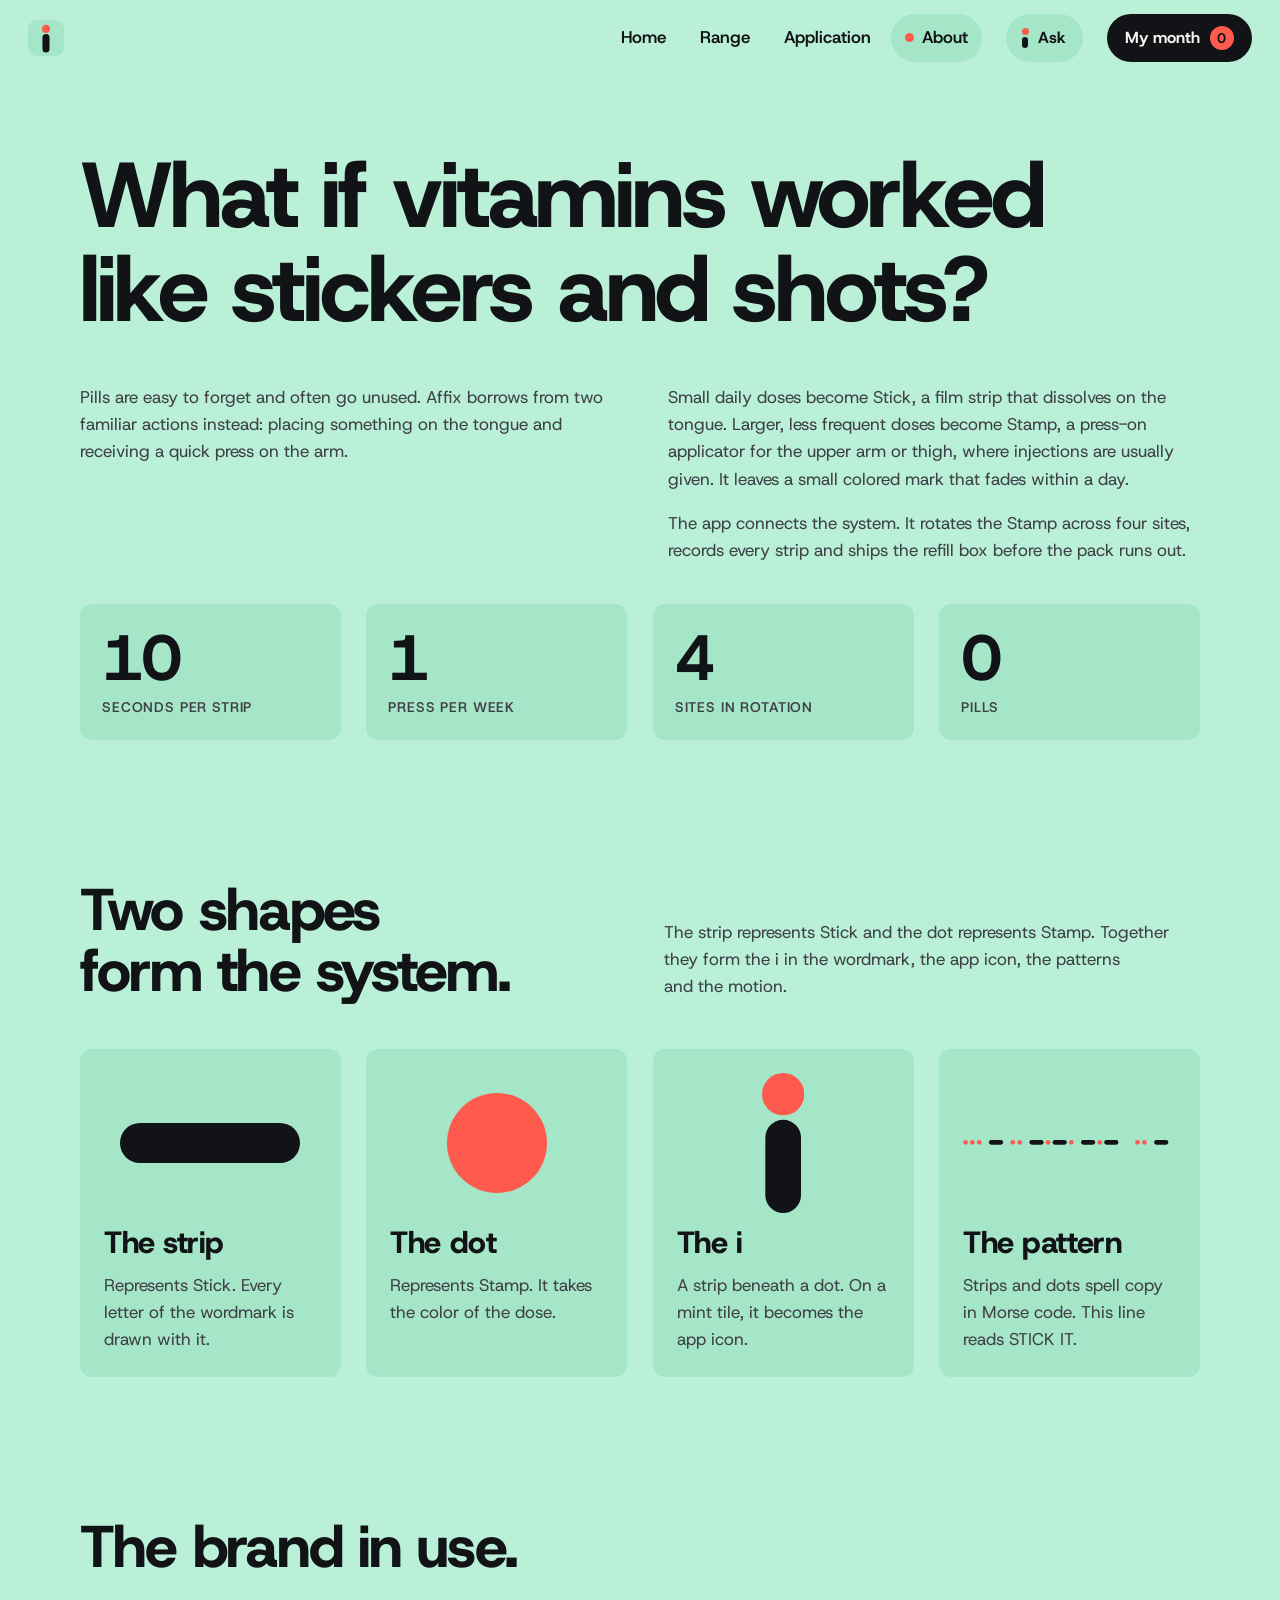
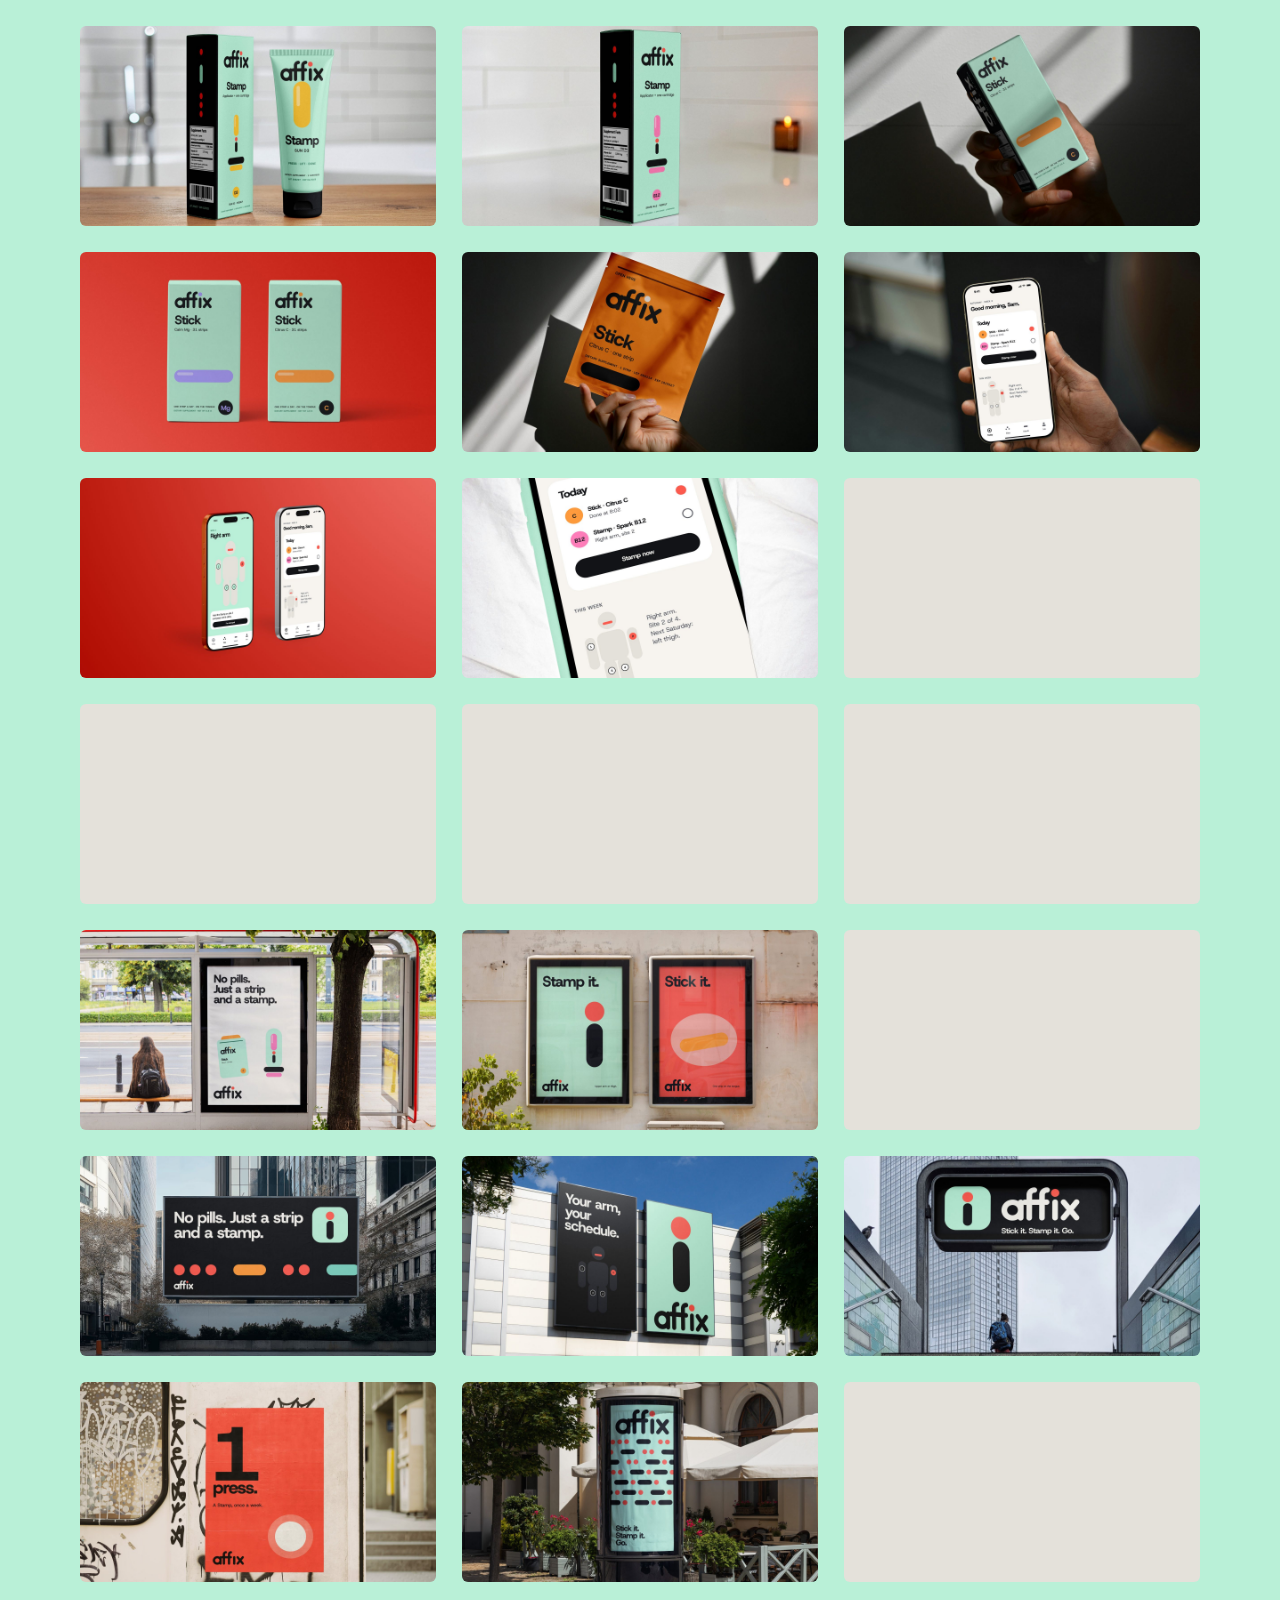
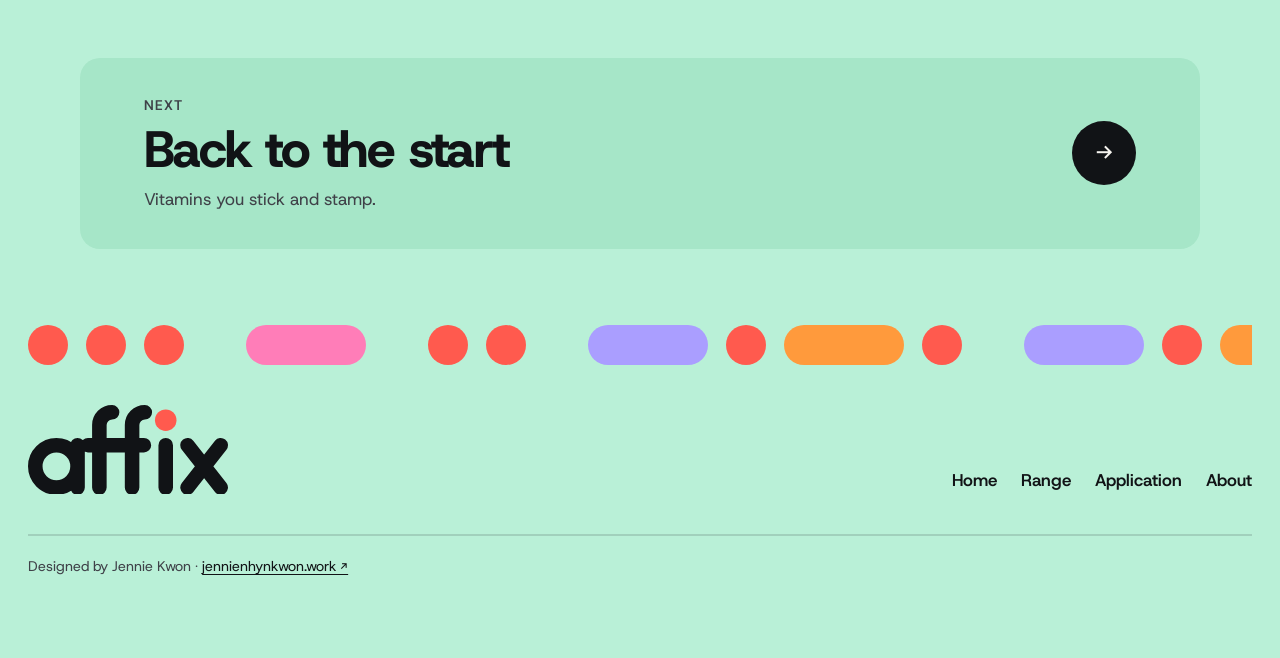
==== commit 6edca87e: "Remove About credits block; footer credit line on every page except Home Co-Authored-By: Claude Opus" ====
--- a/about.html
+++ b/about.html
@@ -13,7 +13,7 @@
 <meta name="description" content="Why Affix replaces pills with a tongue strip and a press-on Stamp, how the identity works, and the brand out in the world.">
 <link rel="preconnect" href="https://fonts.googleapis.com"><link rel="preconnect" href="https://fonts.gstatic.com" crossorigin>
 <link href="https://fonts.googleapis.com/css2?family=Host+Grotesk:wght@400;500;600;700;800&display=swap" rel="stylesheet">
-<link rel="stylesheet" href="css/site.css?v=20261114a">
+<link rel="stylesheet" href="css/site.css?v=20261114b">
 </head>
 <body data-page="about">
 <a class="skip" href="#main">Skip to content</a>
@@ -48,19 +48,12 @@
     <div class="album" id="album"></div>
   </section>
 
-  <section class="band coral" id="credits" aria-labelledby="h-credits">
-    <div class="credits">
-      <div><span class="label" id="h-credits">Designed by</span><div class="credit-name">Jennie Kwon</div></div>
-      <div style="display:grid;gap:18px"><p class="lede">Brand identity, packaging, app and&nbsp;website.</p><p class="fineprint">These statements have not been evaluated by the Food and Drug Administration. Affix is not intended to diagnose, treat, cure or prevent any disease. Talk to your doctor before starting any supplement.</p></div>
-    </div>
-  </section>
-
   <footer class="band" id="foot"></footer>
 </div></main>
-<script src="js/brand.js?v=20261114a"></script>
-<script src="js/site.js?v=20261114a"></script>
-<script src="js/assistant.js?v=20261114a"></script>
-<script src="js/photos.js?v=20261114a"></script>
-<script src="js/about.js?v=20261114a"></script>
+<script src="js/brand.js?v=20261114b"></script>
+<script src="js/site.js?v=20261114b"></script>
+<script src="js/assistant.js?v=20261114b"></script>
+<script src="js/photos.js?v=20261114b"></script>
+<script src="js/about.js?v=20261114b"></script>
 </body>
 </html>
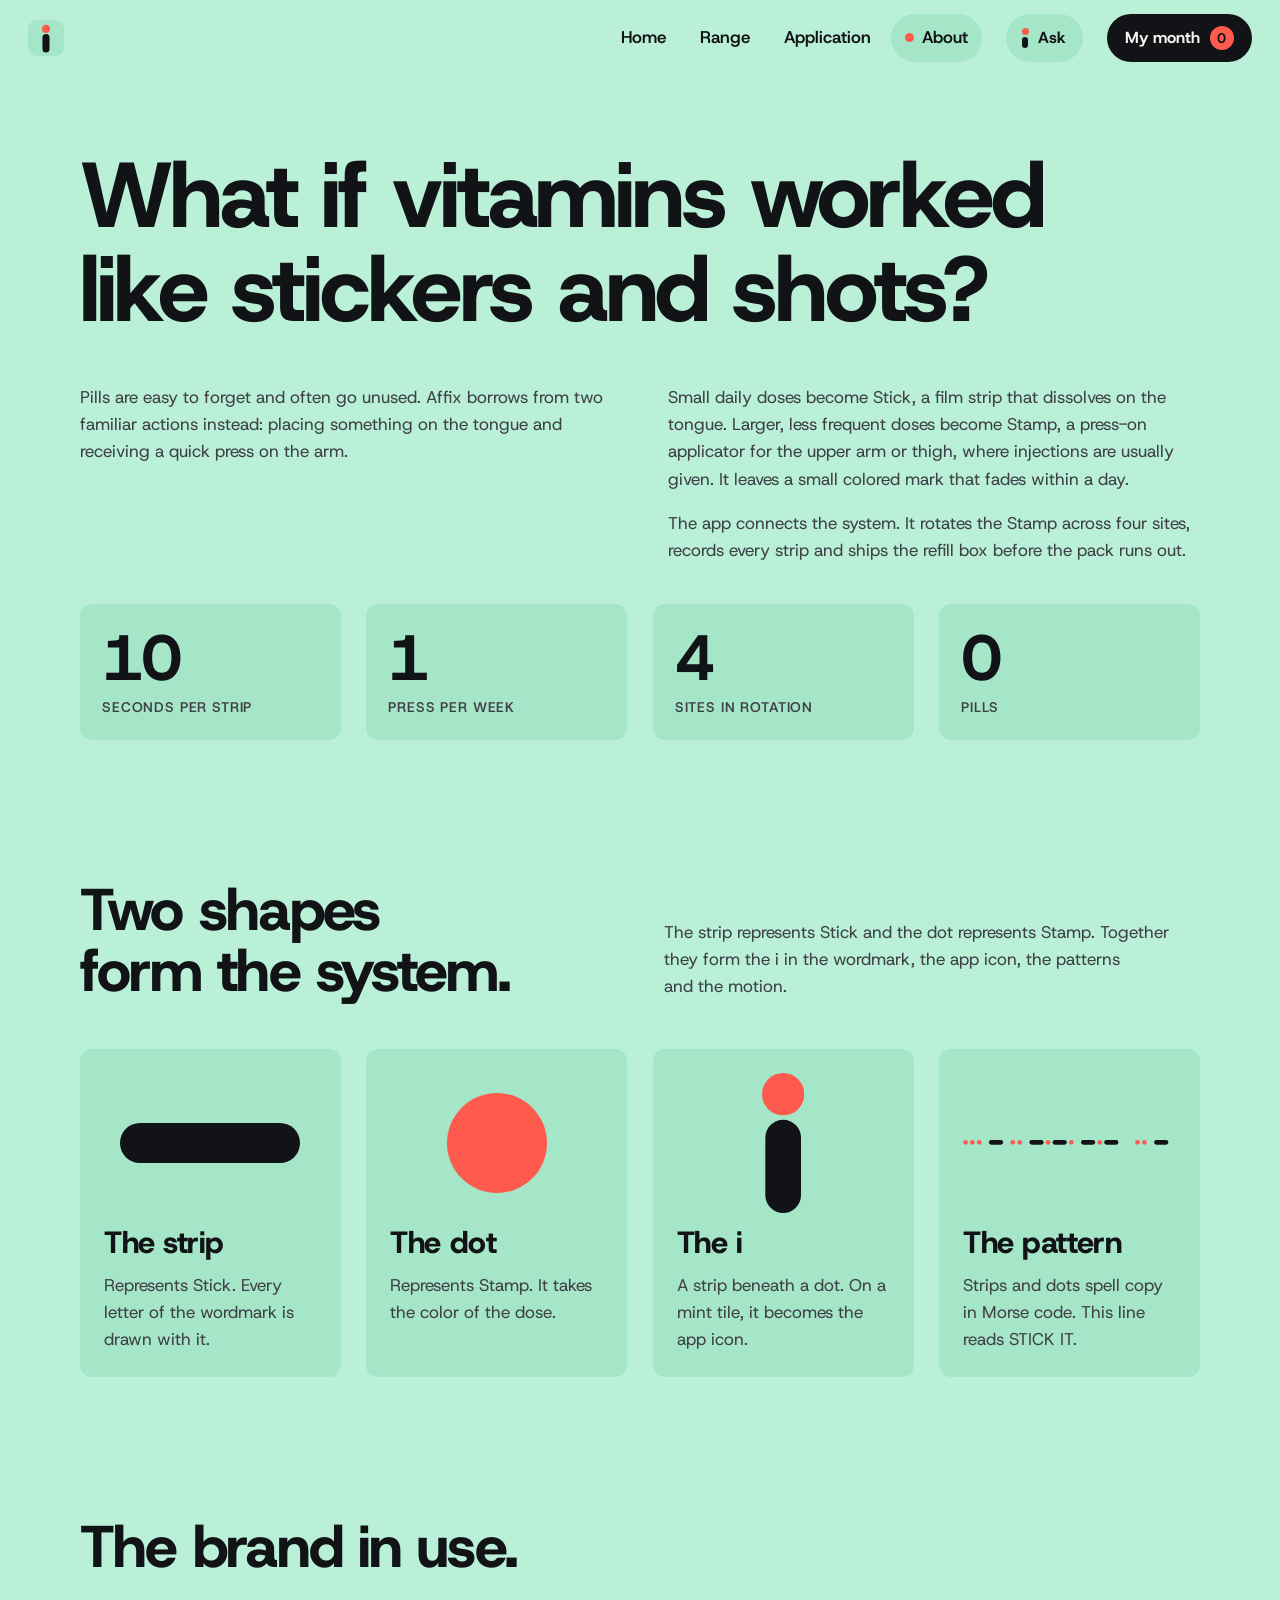
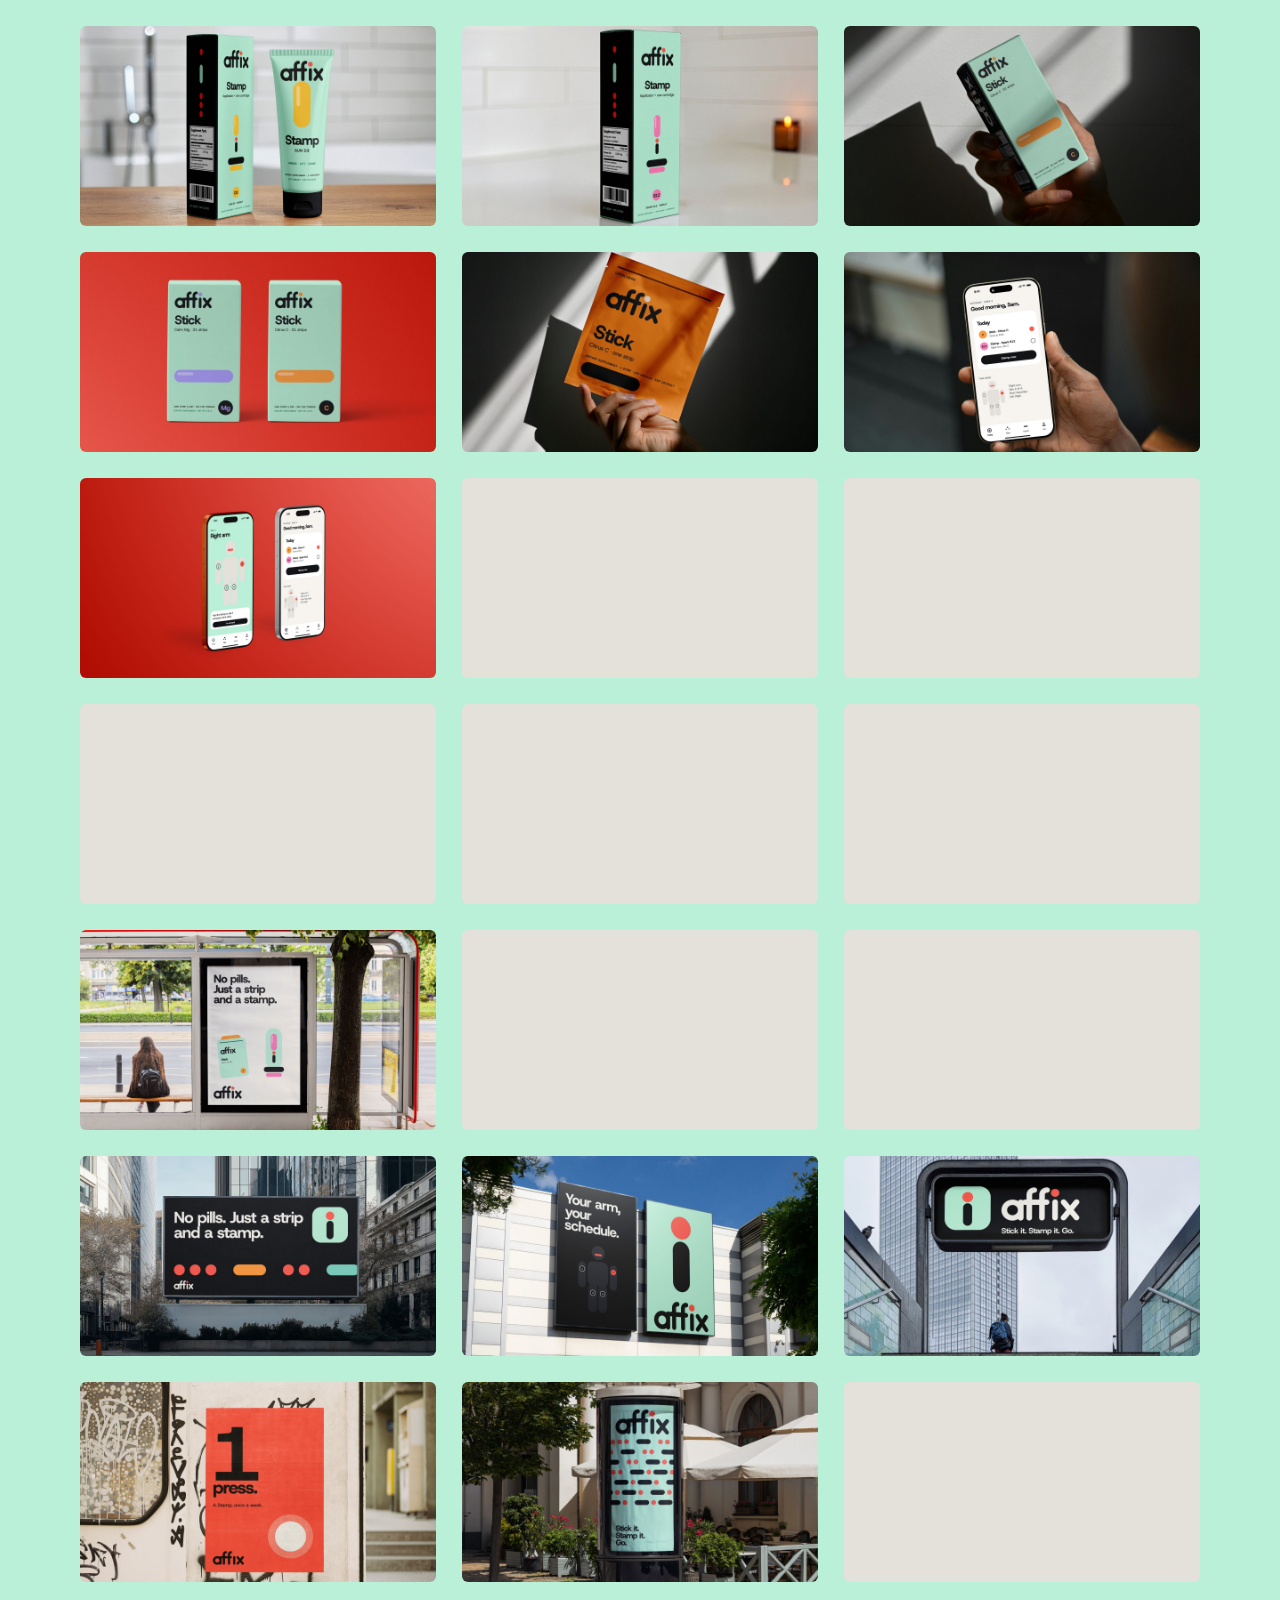
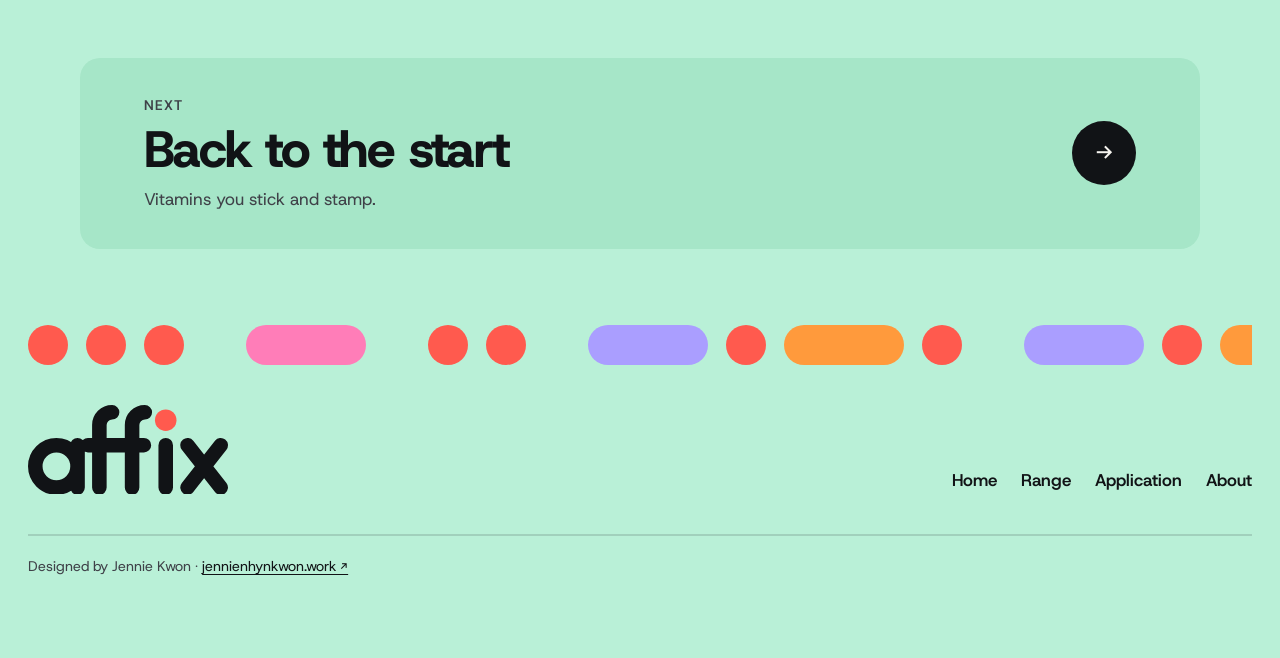
==== commit d8a1bf98: "Ask section highlight sits inside the section, clear of the next block Co-Authored-By: Claude Opus 5" ====
--- a/about.html
+++ b/about.html
@@ -13,7 +13,7 @@
 <meta name="description" content="Why Affix replaces pills with a tongue strip and a press-on Stamp, how the identity works, and the brand out in the world.">
 <link rel="preconnect" href="https://fonts.googleapis.com"><link rel="preconnect" href="https://fonts.gstatic.com" crossorigin>
 <link href="https://fonts.googleapis.com/css2?family=Host+Grotesk:wght@400;500;600;700;800&display=swap" rel="stylesheet">
-<link rel="stylesheet" href="css/site.css?v=20261114b">
+<link rel="stylesheet" href="css/site.css?v=20261114c">
 </head>
 <body data-page="about">
 <a class="skip" href="#main">Skip to content</a>
@@ -50,10 +50,10 @@
 
   <footer class="band" id="foot"></footer>
 </div></main>
-<script src="js/brand.js?v=20261114b"></script>
-<script src="js/site.js?v=20261114b"></script>
-<script src="js/assistant.js?v=20261114b"></script>
-<script src="js/photos.js?v=20261114b"></script>
-<script src="js/about.js?v=20261114b"></script>
+<script src="js/brand.js?v=20261114c"></script>
+<script src="js/site.js?v=20261114c"></script>
+<script src="js/assistant.js?v=20261114c"></script>
+<script src="js/photos.js?v=20261114c"></script>
+<script src="js/about.js?v=20261114c"></script>
 </body>
 </html>
--- a/css/site.css
+++ b/css/site.css
@@ -670,3 +670,5 @@
 /* one color for running text */
 main p:not(.fineprint):not(.status), main .lede, main li p { color: var(--ink70); }
 .screen p { color: inherit; }
+/* Ask highlight sits inside the section, clear of the neighbouring blocks (2026-11-13) */
+.band.ask-on, .band.ask-mark { outline-offset: calc(var(--pad) / -3); }
